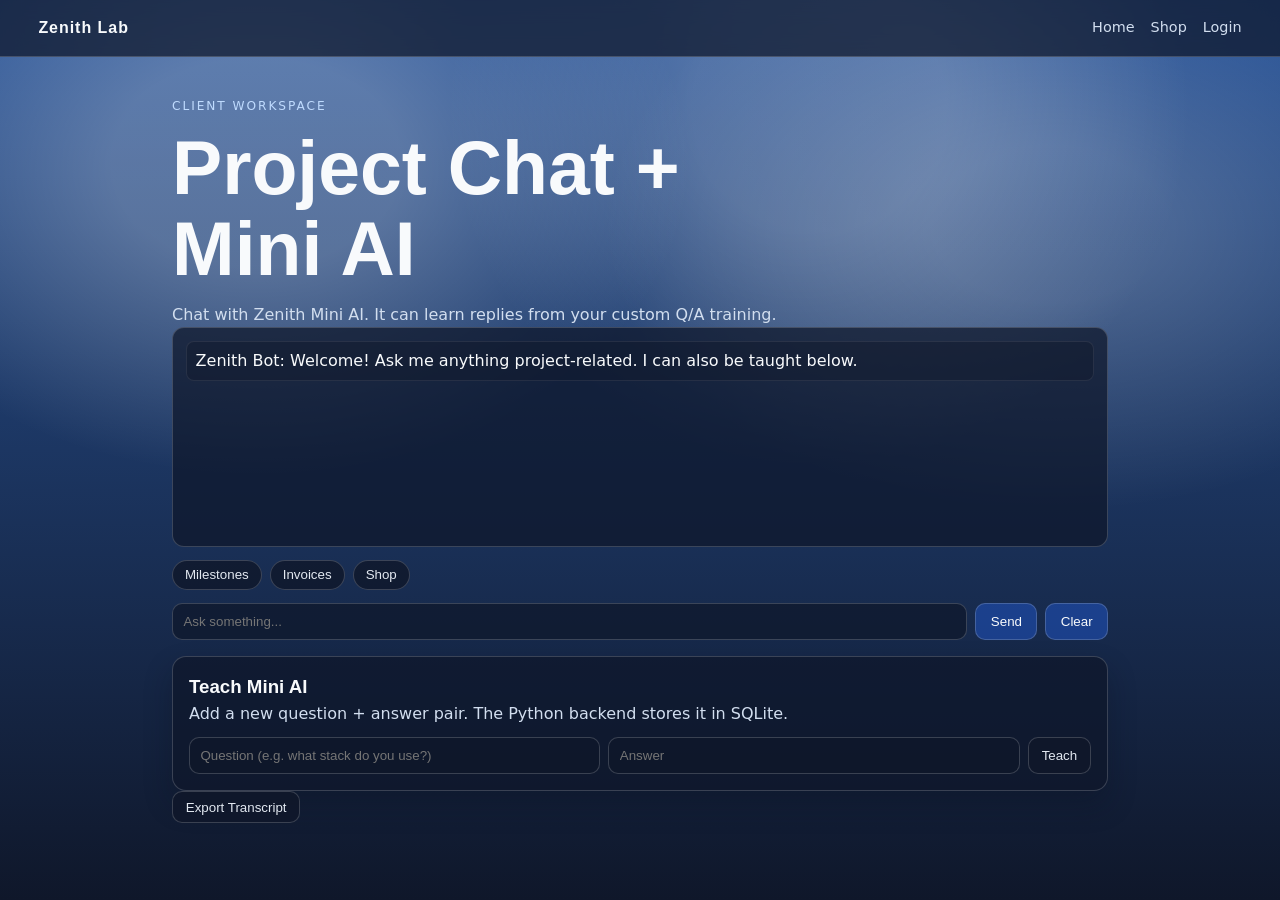
==== chat.html @ a3867779 "Fix CSS issues and add Python-powered mini AI chat backend" ====
<!DOCTYPE html>
<html lang="en">
  <head>
    <meta charset="UTF-8" />
    <meta name="viewport" content="width=device-width, initial-scale=1.0" />
    <title>Zenith Lab | Chat</title>
    <link rel="stylesheet" href="styles.css" />
  </head>
  <body>
    <header class="site-header"><a class="brand" href="index.html">Zenith Lab</a><nav><a href="index.html">Home</a><a href="shop.html">Shop</a><a href="login.html">Login</a></nav></header>
    <main class="page-shell">
      <p class="eyebrow">Client Workspace</p>
      <h1>Project Chat + Mini AI</h1>
      <p class="hero-subtext">Chat with Zenith Mini AI. It can learn replies from your custom Q/A training.</p>
      <section class="chat-log" id="chat-log"></section>
      <div class="quick-prompts" id="quick-prompts">
        <button type="button" data-prompt="Can we review milestones?">Milestones</button>
        <button type="button" data-prompt="Please share latest invoice status.">Invoices</button>
        <button type="button" data-prompt="What is in your shop?">Shop</button>
      </div>
      <div class="chat-controls">
        <input id="chat-input" type="text" placeholder="Ask something..." />
        <button id="send-btn" type="button">Send</button>
        <button id="clear-btn" type="button">Clear</button>
      </div>

      <section class="panel teach-panel">
        <h3>Teach Mini AI</h3>
        <p class="hero-subtext">Add a new question + answer pair. The Python backend stores it in SQLite.</p>
        <div class="teach-grid">
          <input id="teach-question" type="text" placeholder="Question (e.g. what stack do you use?)" />
          <input id="teach-answer" type="text" placeholder="Answer" />
          <button id="teach-btn" class="mini-button" type="button">Teach</button>
        </div>
      </section>

      <button id="export-btn" class="mini-button" type="button">Export Transcript</button>
    </main>
    <script src="chat.js"></script>
  </body>
</html>
---- styles.css ----
:root {
  --bg: #0f172a;
  --sky-top: #29559a;
  --sky-bottom: #0f172a;
  --text: #f8fafc;
  --muted: #d2deef;
  --border: rgba(255, 255, 255, 0.18);
  --card: rgba(15, 23, 42, 0.72);
  --shadow: 0 14px 28px rgba(9, 15, 30, 0.3);
}

* { box-sizing: border-box; }
html, body { margin: 0; min-height: 100%; scroll-behavior: smooth; }

body {
  color: var(--text);
  font-family: Inter, system-ui, sans-serif;
  line-height: 1.5;
  background:
    radial-gradient(ellipse at 20% 18%, rgba(255,255,255,0.25) 0 10%, transparent 30%),
    radial-gradient(ellipse at 64% 12%, rgba(255,255,255,0.2) 0 11%, transparent 32%),
    radial-gradient(ellipse at 82% 25%, rgba(255,255,255,0.18) 0 8%, transparent 30%),
    linear-gradient(180deg, var(--sky-top), var(--sky-bottom));
  background-attachment: fixed;
}

.scroll-progress { position: fixed; top: 0; left: 0; z-index: 999; width: 0; height: 3px; background: linear-gradient(90deg,#fff,#93c5fd); }
.site-header {
  position: sticky; top: 0; z-index: 100; display: flex; justify-content: space-between; align-items: center;
  padding: 1rem clamp(1rem,3vw,3.4rem); backdrop-filter: blur(10px); background: rgba(15,23,42,0.72); border-bottom: 1px solid var(--border);
}
.brand, h1, h2, h3 { font-family: "Space Grotesk", Inter, sans-serif; }
.brand { color: var(--text); text-decoration: none; font-weight: 700; letter-spacing: .06em; }
nav { display: flex; gap: 1rem; flex-wrap: wrap; align-items: center; }
nav a { color: var(--muted); text-decoration: none; font-size: .9rem; }
nav a:hover { color: #fff; }

.session-badge {
  border: 1px solid var(--border);
  border-radius: 999px;
  padding: 0.2rem 0.7rem;
  color: #bfdbfe;
  font-size: 0.75rem;
}

main { padding: 2rem clamp(1rem,3vw,4rem) 4rem; }
.hero { padding: clamp(4rem,12vh,8rem) 0 2rem; max-width: 980px; }
.eyebrow { margin: 0; font-size: .76rem; letter-spacing: .16em; text-transform: uppercase; color: #bfdbfe; }
h1 { margin: .8rem 0; font-size: clamp(2.2rem,6vw,4.7rem); line-height: 1.08; max-width: 16ch; }
.hero-subtext { margin: 0; max-width: 62ch; color: var(--muted); }
.hero-cta { margin-top: 1.2rem; display: flex; gap: .7rem; flex-wrap: wrap; }
.button {
  display: inline-block; border: 1px solid var(--border); border-radius: 999px; text-decoration: none; color: #fff;
  padding: .5rem 1rem; background: rgba(37,99,235,.32); box-shadow: var(--shadow);
}
.button.subtle { background: rgba(15,23,42,.58); }

.stats-grid {
  margin-top: 1.3rem;
  display: grid;
  gap: 0.8rem;
  grid-template-columns: repeat(auto-fit, minmax(160px, 1fr));
}
.stats-grid article {
  border: 1px solid var(--border);
  border-radius: 12px;
  padding: 0.8rem;
  background: rgba(15, 23, 42, 0.5);
}
.stats-grid strong { display: block; font-size: 1.35rem; }
.stats-grid span { color: var(--muted); font-size: 0.9rem; }

.section { margin-top: clamp(2.8rem,7vh,5rem); }
.section-heading { margin-bottom: 1rem; }
.section-heading h2 { margin: .35rem 0 0; font-size: clamp(1.7rem,3.5vw,2.5rem); }
.case-grid,.stack-grid,.beyond-grid,.utility-grid,.timeline { display: grid; gap: 1rem; }
.case-grid { grid-template-columns: repeat(auto-fit,minmax(230px,1fr)); }
.stack-grid,.beyond-grid,.utility-grid { grid-template-columns: repeat(auto-fit,minmax(220px,1fr)); }
.timeline { grid-template-columns: repeat(auto-fit,minmax(200px,1fr)); }
.case-card,.panel,.stack-grid article {
  border: 1px solid var(--border); border-radius: 14px; background: var(--card); box-shadow: var(--shadow);
}
.case-thumb { min-height: 130px; border-bottom: 1px solid var(--border); background: linear-gradient(125deg,rgba(147,197,253,.35),rgba(15,23,42,.45)); }
.case-body,.panel,.stack-grid article { padding: 1rem; }
.case-body h3,.panel h3,.stack-grid h3 { margin: 0; }
.case-body p,.panel p,.stack-grid li,.panel li { color: var(--muted); }
ul { margin: .6rem 0 0; padding-left: 1.1rem; }
.mini-clips { margin-top: .8rem; display: flex; gap: .55rem; flex-wrap: wrap; }
.mini-clips span { border: 1px solid var(--border); border-radius: 999px; padding: .3rem .6rem; font-size: .78rem; }

.footer {
  margin-top: 3rem; padding: 1.3rem clamp(1rem,3vw,4rem) 2rem; border-top: 1px solid var(--border);
  display: flex; justify-content: space-between; flex-wrap: wrap; gap: .7rem;
}
.footer p { margin: 0; color: var(--muted); }
.footer-links { display: flex; gap: .9rem; }
.footer a { color: var(--text); text-decoration: none; }
.footer a:hover { text-decoration: underline; }

.page-shell { max-width: 1000px; margin: 2.5rem auto; padding: 0 clamp(1rem,3vw,2rem); }
.page-shell.narrow { max-width: 680px; }
.table-shell { width: 100%; border-collapse: collapse; margin-top: 1rem; border: 1px solid var(--border); background: var(--card); }
.table-shell th,.table-shell td { border-bottom: 1px solid var(--border); padding: .75rem; text-align: left; }
.chat-log { min-height: 220px; border: 1px solid var(--border); border-radius: 12px; padding: .8rem; background: var(--card); }
.chat-controls { margin-top: .8rem; display: flex; gap: .5rem; }
.chat-controls input, .shop-controls input, .shop-controls select {
  flex: 1;
  padding: .65rem;
  border-radius: 10px;
  border: 1px solid var(--border);
  background: rgba(15,23,42,.7);
  color: var(--text);
}
.chat-controls button {
  padding: .65rem .9rem;
  border-radius: 10px;
  border: 1px solid var(--border);
  background: rgba(37,99,235,.4);
  color: var(--text);
  cursor: pointer;
}

.shop-controls {
  margin-top: 1rem;
  display: grid;
  grid-template-columns: 1fr 180px;
  gap: .6rem;
}

.quick-prompts {
  margin-top: .8rem;
  display: flex;
  flex-wrap: wrap;
  gap: .5rem;
}

.mini-button {
  border: 1px solid var(--border);
  border-radius: 10px;
  background: rgba(15,23,42,.8);
  color: #e2e8f0;
  padding: .45rem .8rem;
  cursor: pointer;
}

.form-grid { display: grid; gap: .75rem; margin-top: 1rem; }
.form-grid label { color: var(--muted); font-size: .9rem; }
.inline-check {
  display: flex;
  align-items: center;
  gap: 0.45rem;
}
.form-grid input {
  width: 100%;
  padding: .7rem;
  border-radius: 10px;
  border: 1px solid var(--border);
  background: rgba(15,23,42,.7);
  color: var(--text);
  margin-top: .35rem;
}
.status-line {
  margin-top: .8rem;
  border: 1px solid var(--border);
  border-radius: 10px;
  padding: .7rem;
  color: var(--muted);
  background: rgba(15,23,42,.6);
}

.cart-panel { margin-top: 1rem; }
.session-panel { margin-top: 1rem; }

@media (max-width: 700px) {
  nav { display:none; }
  .shop-controls { grid-template-columns: 1fr; }
}


/* layout fixes */
.table-shell button { white-space: nowrap; }
.chat-controls { align-items: stretch; }
.quick-prompts button {
  border: 1px solid var(--border);
  background: rgba(15,23,42,.8);
  color: #e2e8f0;
  border-radius: 999px;
  padding: .4rem .75rem;
  cursor: pointer;
}
.teach-panel { margin-top: 1rem; }
.teach-grid {
  margin-top: .7rem;
  display: grid;
  grid-template-columns: 1fr 1fr auto;
  gap: .5rem;
}
.teach-grid input {
  padding: .65rem;
  border-radius: 10px;
  border: 1px solid var(--border);
  background: rgba(15,23,42,.7);
  color: var(--text);
}
#chat-log p {
  margin: 0 0 .55rem;
  padding: .45rem .55rem;
  border: 1px solid rgba(255,255,255,.08);
  border-radius: 8px;
  background: rgba(15,23,42,.4);
}
@media (max-width: 900px) {
  .teach-grid { grid-template-columns: 1fr; }
  .chat-controls { flex-wrap: wrap; }
}
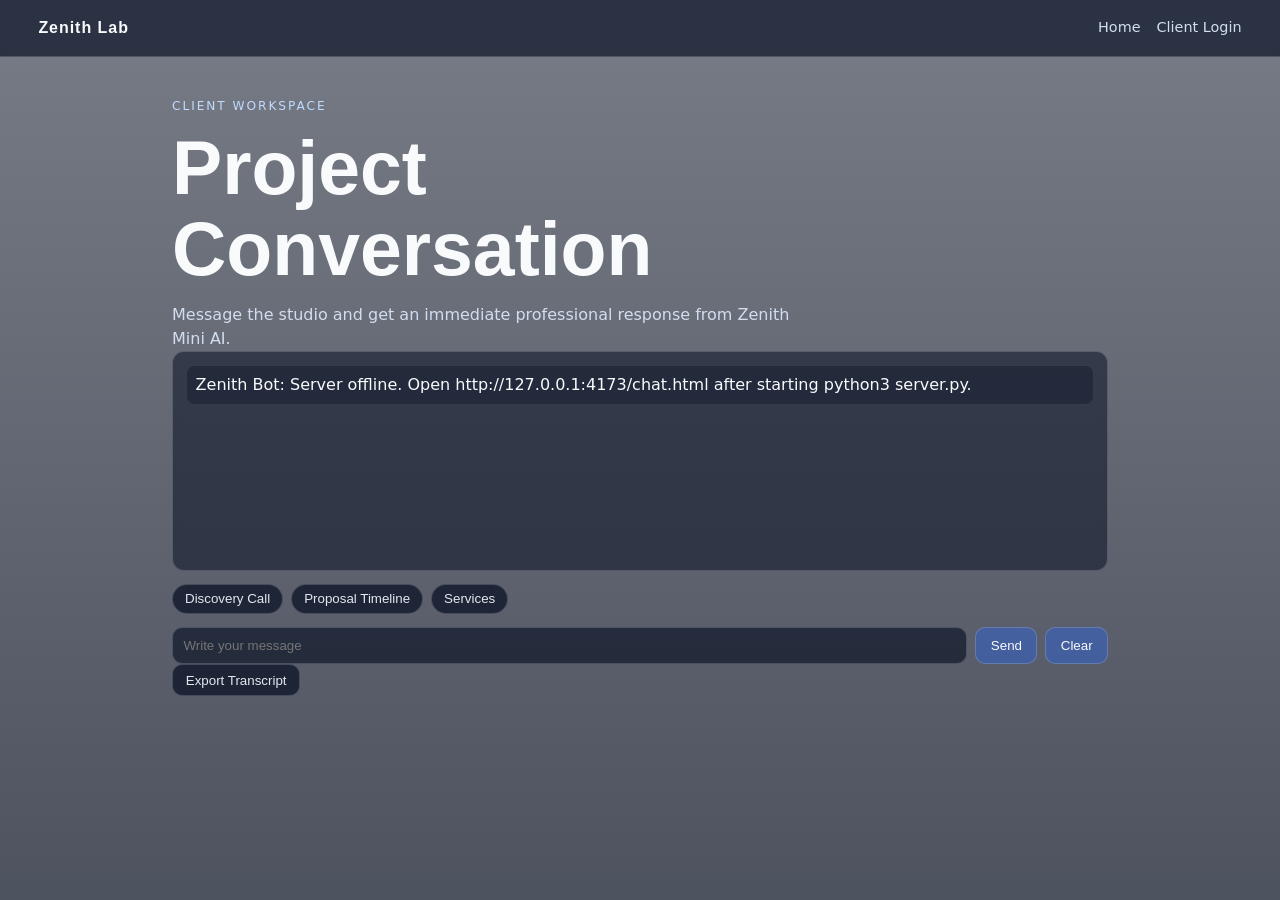
==== commit 1429fbc6: "Polish studio layout and add authenticated owner edit mode" ====
--- a/chat.html
+++ b/chat.html
@@ -3,37 +3,26 @@
   <head>
     <meta charset="UTF-8" />
     <meta name="viewport" content="width=device-width, initial-scale=1.0" />
-    <title>Zenith Lab | Chat</title>
+    <title>Zenith Lab | Client Workspace</title>
     <link rel="stylesheet" href="styles.css" />
   </head>
   <body>
-    <header class="site-header"><a class="brand" href="index.html">Zenith Lab</a><nav><a href="index.html">Home</a><a href="shop.html">Shop</a><a href="login.html">Login</a></nav></header>
+    <header class="site-header"><a class="brand" href="index.html">Zenith Lab</a><nav><a href="index.html">Home</a><a href="login.html">Client Login</a></nav></header>
     <main class="page-shell">
       <p class="eyebrow">Client Workspace</p>
-      <h1>Project Chat + Mini AI</h1>
-      <p class="hero-subtext">Chat with Zenith Mini AI. It can learn replies from your custom Q/A training.</p>
+      <h1>Project Conversation</h1>
+      <p class="hero-subtext">Message the studio and get an immediate professional response from Zenith Mini AI.</p>
       <section class="chat-log" id="chat-log"></section>
       <div class="quick-prompts" id="quick-prompts">
-        <button type="button" data-prompt="Can we review milestones?">Milestones</button>
-        <button type="button" data-prompt="Please share latest invoice status.">Invoices</button>
-        <button type="button" data-prompt="What is in your shop?">Shop</button>
+        <button type="button" data-prompt="Can we schedule a discovery call?">Discovery Call</button>
+        <button type="button" data-prompt="Can you share your proposal timeline?">Proposal Timeline</button>
+        <button type="button" data-prompt="What services do you offer?">Services</button>
       </div>
       <div class="chat-controls">
-        <input id="chat-input" type="text" placeholder="Ask something..." />
+        <input id="chat-input" type="text" placeholder="Write your message" />
         <button id="send-btn" type="button">Send</button>
         <button id="clear-btn" type="button">Clear</button>
       </div>
-
-      <section class="panel teach-panel">
-        <h3>Teach Mini AI</h3>
-        <p class="hero-subtext">Add a new question + answer pair. The Python backend stores it in SQLite.</p>
-        <div class="teach-grid">
-          <input id="teach-question" type="text" placeholder="Question (e.g. what stack do you use?)" />
-          <input id="teach-answer" type="text" placeholder="Answer" />
-          <button id="teach-btn" class="mini-button" type="button">Teach</button>
-        </div>
-      </section>
-
       <button id="export-btn" class="mini-button" type="button">Export Transcript</button>
     </main>
     <script src="chat.js"></script>
--- a/styles.css
+++ b/styles.css
@@ -1,7 +1,7 @@
-:root {
+ :root {
   --bg: #0f172a;
-  --sky-top: #29559a;
-  --sky-bottom: #0f172a;
+  --sky-top: #6fa5df;
+  --sky-bottom: #102544;
   --text: #f8fafc;
   --muted: #d2deef;
   --border: rgba(255, 255, 255, 0.18);
@@ -17,11 +17,8 @@
   font-family: Inter, system-ui, sans-serif;
   line-height: 1.5;
   background:
-    radial-gradient(ellipse at 20% 18%, rgba(255,255,255,0.25) 0 10%, transparent 30%),
-    radial-gradient(ellipse at 64% 12%, rgba(255,255,255,0.2) 0 11%, transparent 32%),
-    radial-gradient(ellipse at 82% 25%, rgba(255,255,255,0.18) 0 8%, transparent 30%),
-    linear-gradient(180deg, var(--sky-top), var(--sky-bottom));
-  background-attachment: fixed;
+    linear-gradient(rgba(9, 16, 34, 0.55), rgba(9, 16, 34, 0.72)),
+    url('https://images.unsplash.com/photo-1534088568595-a066f410bcda?auto=format&fit=crop&w=2000&q=80') center/cover fixed no-repeat;
 }
 
 .scroll-progress { position: fixed; top: 0; left: 0; z-index: 999; width: 0; height: 3px; background: linear-gradient(90deg,#fff,#93c5fd); }
@@ -213,3 +210,42 @@
   .teach-grid { grid-template-columns: 1fr; }
   .chat-controls { flex-wrap: wrap; }
 }
+
+
+.announcement {
+  margin: 0 auto 1rem;
+  max-width: 1100px;
+  border: 1px solid var(--border);
+  border-radius: 12px;
+  padding: .75rem 1rem;
+  background: rgba(147, 197, 253, 0.18);
+  color: #e8f4ff;
+  box-shadow: var(--shadow);
+}
+
+.case-card,.panel,.stack-grid article,.table-shell,.chat-log,.status-line {
+  background: rgba(15, 23, 42, 0.58);
+  backdrop-filter: blur(6px);
+}
+
+.owner-list {
+  margin-top: .8rem;
+  padding-left: 0;
+  list-style: none;
+  display: grid;
+  gap: .5rem;
+}
+.owner-list li {
+  border: 1px solid var(--border);
+  border-radius: 10px;
+  padding: .6rem;
+  background: rgba(15,23,42,.45);
+}
+
+.owner-shell { max-width: 920px; }
+.owner-console { display: grid; gap: 1rem; margin-top: 1rem; }
+
+@media (max-width: 700px) {
+  .site-header { gap: .5rem; }
+  .site-header .mini-button { display: none; }
+}
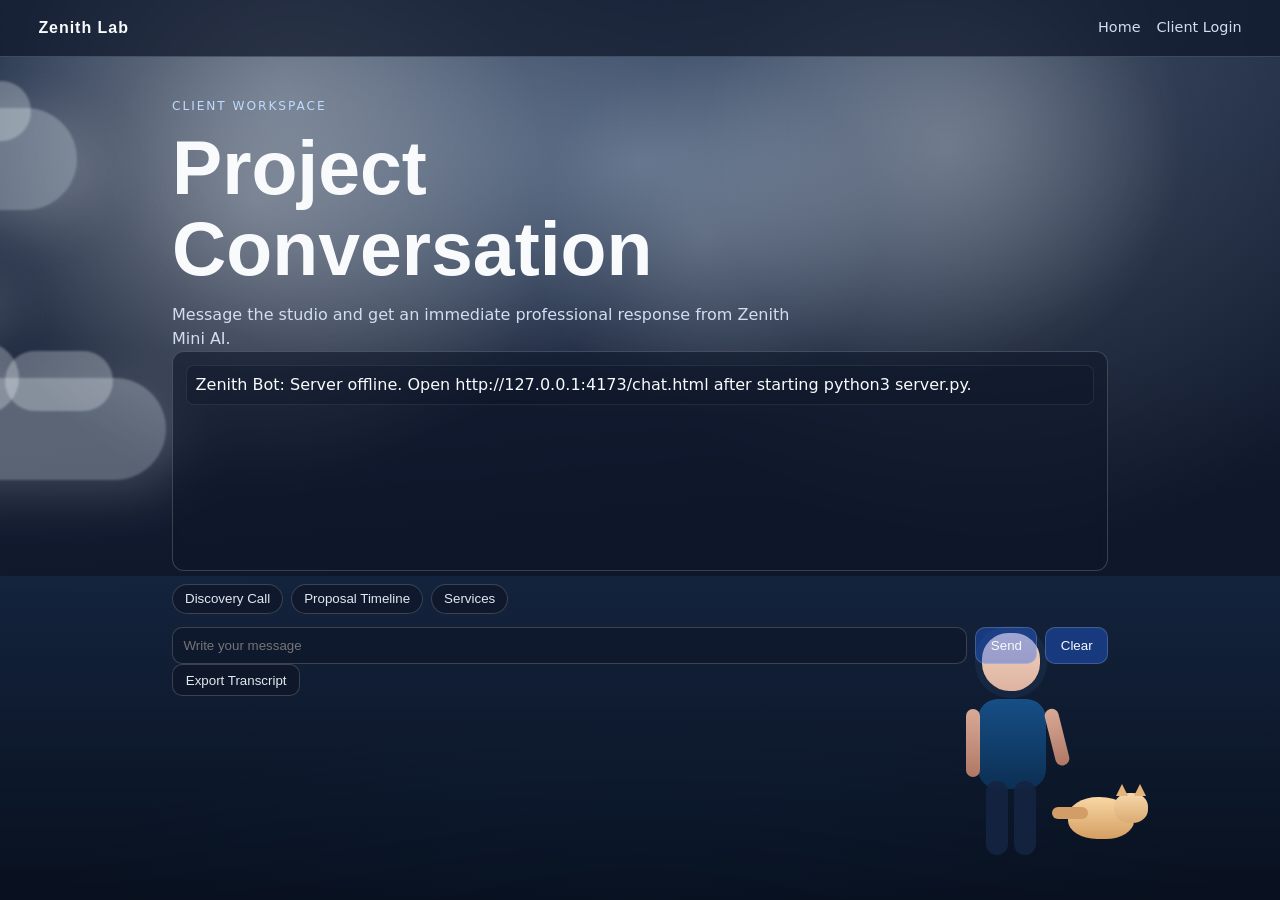
==== commit a767ac1f: "Add animated anime-and-cat sky background scene" ====
--- a/chat.html
+++ b/chat.html
@@ -7,6 +7,18 @@
     <link rel="stylesheet" href="styles.css" />
   </head>
   <body>
+    <div class="animated-sky-scene" aria-hidden="true">
+      <div class="cloud cloud--1"></div>
+      <div class="cloud cloud--2"></div>
+      <div class="cloud cloud--3"></div>
+      <div class="scene-ground"></div>
+      <div class="anime-model">
+        <span class="head"></span><span class="torso"></span><span class="arm left"></span><span class="arm right"></span><span class="leg left"></span><span class="leg right"></span>
+      </div>
+      <div class="cat-character">
+        <span class="cat-body"></span><span class="cat-head"></span><span class="cat-tail"></span>
+      </div>
+    </div>
     <header class="site-header"><a class="brand" href="index.html">Zenith Lab</a><nav><a href="index.html">Home</a><a href="login.html">Client Login</a></nav></header>
     <main class="page-shell">
       <p class="eyebrow">Client Workspace</p>
--- a/styles.css
+++ b/styles.css
@@ -13,12 +13,215 @@
 html, body { margin: 0; min-height: 100%; scroll-behavior: smooth; }
 
 body {
+  position: relative;
+  isolation: isolate;
   color: var(--text);
   font-family: Inter, system-ui, sans-serif;
   line-height: 1.5;
   background:
-    linear-gradient(rgba(9, 16, 34, 0.55), rgba(9, 16, 34, 0.72)),
-    url('https://images.unsplash.com/photo-1534088568595-a066f410bcda?auto=format&fit=crop&w=2000&q=80') center/cover fixed no-repeat;
+    radial-gradient(circle at 22% 10%, rgba(255, 255, 255, 0.24), transparent 30%),
+    radial-gradient(circle at 78% 14%, rgba(255, 255, 255, 0.14), transparent 34%),
+    linear-gradient(175deg, rgba(116, 167, 228, 0.2), rgba(15, 23, 42, 0.88) 60%),
+    var(--bg);
+}
+
+.animated-sky-scene {
+  position: fixed;
+  inset: 0;
+  z-index: -1;
+  pointer-events: none;
+  overflow: hidden;
+  background:
+    radial-gradient(58% 40% at 50% 18%, rgba(198, 225, 255, 0.35), transparent 72%),
+    radial-gradient(50% 22% at 50% 100%, rgba(16, 37, 68, 0.92), transparent 90%);
+}
+
+.animated-sky-scene::before {
+  content: "";
+  position: absolute;
+  inset: 0;
+  background:
+    radial-gradient(circle at 20% 22%, rgba(255, 255, 255, 0.26), transparent 24%),
+    radial-gradient(circle at 74% 16%, rgba(255, 255, 255, 0.2), transparent 20%),
+    radial-gradient(circle at 55% 26%, rgba(255, 255, 255, 0.14), transparent 18%);
+}
+
+.cloud {
+  position: absolute;
+  width: clamp(220px, 24vw, 430px);
+  height: clamp(74px, 8vw, 120px);
+  border-radius: 999px;
+  background: rgba(240, 247, 255, 0.32);
+  filter: blur(1px);
+  box-shadow: 20px 10px 56px rgba(255, 255, 255, 0.2);
+  animation: cloudDrift linear infinite;
+}
+
+.cloud::before,
+.cloud::after {
+  content: "";
+  position: absolute;
+  background: rgba(244, 249, 255, 0.28);
+  border-radius: 999px;
+}
+
+.cloud::before { width: 46%; height: 70%; left: 13%; top: -35%; }
+.cloud::after { width: 30%; height: 58%; right: 15%; top: -26%; }
+
+.cloud--1 { top: 12%; left: -18%; animation-duration: 70s; }
+.cloud--2 { top: 28%; left: -22%; width: clamp(180px, 21vw, 360px); animation-duration: 90s; animation-delay: -25s; }
+.cloud--3 { top: 42%; left: -15%; width: clamp(240px, 28vw, 500px); animation-duration: 110s; animation-delay: -45s; }
+
+.scene-ground {
+  position: absolute;
+  inset: auto 0 0;
+  height: min(36vh, 340px);
+  background: linear-gradient(180deg, rgba(43, 94, 148, 0.18), rgba(8, 16, 30, 0.9));
+}
+
+.anime-model,
+.cat-character {
+  position: absolute;
+  bottom: clamp(26px, 5vh, 54px);
+}
+
+.anime-model {
+  right: clamp(12%, 17vw, 26%);
+  width: 102px;
+  height: 230px;
+  animation: idleFloat 4.3s ease-in-out infinite;
+}
+
+.anime-model .head {
+  position: absolute;
+  width: 58px;
+  height: 58px;
+  top: 8px;
+  left: 22px;
+  border-radius: 45% 45% 48% 48%;
+  background: linear-gradient(180deg, #f3d4c3, #ddb39f);
+  box-shadow: 0 0 0 7px rgba(34, 55, 87, 0.38);
+}
+
+.anime-model .torso {
+  position: absolute;
+  width: 68px;
+  height: 90px;
+  top: 74px;
+  left: 18px;
+  border-radius: 20px;
+  background: linear-gradient(180deg, rgba(24, 89, 150, 0.84), rgba(13, 50, 89, 0.9));
+}
+
+.anime-model .leg {
+  position: absolute;
+  width: 22px;
+  height: 74px;
+  bottom: 0;
+  border-radius: 14px;
+  background: rgba(20, 36, 66, 0.9);
+}
+
+.anime-model .leg.left { left: 26px; }
+.anime-model .leg.right { right: 26px; }
+
+.anime-model .arm {
+  position: absolute;
+  width: 14px;
+  height: 68px;
+  top: 84px;
+  left: 6px;
+  transform-origin: top center;
+  border-radius: 14px;
+  background: linear-gradient(180deg, rgba(228, 178, 156, 0.95), rgba(185, 125, 104, 0.95));
+  animation: petting 2.6s ease-in-out infinite;
+}
+
+.anime-model .arm.right {
+  left: auto;
+  right: 5px;
+  height: 58px;
+  animation: none;
+  transform: rotate(-14deg);
+}
+
+.cat-character {
+  right: clamp(7%, 10vw, 16%);
+  width: 96px;
+  height: 78px;
+  animation: catHop 2.6s ease-in-out infinite;
+}
+
+.cat-character .cat-body {
+  position: absolute;
+  width: 66px;
+  height: 42px;
+  left: 12px;
+  bottom: 16px;
+  border-radius: 46% 52% 43% 44%;
+  background: linear-gradient(180deg, #f8d7a4, #d49e62);
+}
+
+.cat-character .cat-head {
+  position: absolute;
+  width: 34px;
+  height: 30px;
+  left: 58px;
+  bottom: 32px;
+  border-radius: 45%;
+  background: linear-gradient(180deg, #f7d8ab, #dbab72);
+}
+
+.cat-character .cat-head::before,
+.cat-character .cat-head::after {
+  content: "";
+  position: absolute;
+  top: -9px;
+  width: 12px;
+  height: 12px;
+  background: #e4b47b;
+  clip-path: polygon(50% 0, 100% 100%, 0 100%);
+}
+
+.cat-character .cat-head::before { left: 2px; }
+.cat-character .cat-head::after { right: 2px; }
+
+.cat-character .cat-tail {
+  position: absolute;
+  width: 36px;
+  height: 12px;
+  left: -4px;
+  bottom: 36px;
+  border-radius: 999px;
+  background: #d29d67;
+  transform-origin: right center;
+  animation: tailWag 0.95s ease-in-out infinite;
+}
+
+@keyframes cloudDrift {
+  from { transform: translateX(0); }
+  to { transform: translateX(138vw); }
+}
+
+@keyframes idleFloat {
+  0%, 100% { transform: translateY(0); }
+  50% { transform: translateY(-6px); }
+}
+
+@keyframes petting {
+  0%, 100% { transform: rotate(24deg); }
+  50% { transform: rotate(58deg) translateX(5px); }
+}
+
+@keyframes catHop {
+  0%, 100% { transform: translateY(0); }
+  46% { transform: translateY(-7px); }
+  62% { transform: translateY(0); }
+}
+
+@keyframes tailWag {
+  0%, 100% { transform: rotate(12deg); }
+  50% { transform: rotate(-18deg); }
 }
 
 .scroll-progress { position: fixed; top: 0; left: 0; z-index: 999; width: 0; height: 3px; background: linear-gradient(90deg,#fff,#93c5fd); }
@@ -171,6 +374,16 @@
 @media (max-width: 700px) {
   nav { display:none; }
   .shop-controls { grid-template-columns: 1fr; }
+  .anime-model {
+    right: 16%;
+    transform: scale(0.86);
+    transform-origin: bottom right;
+  }
+  .cat-character {
+    right: 4%;
+    transform: scale(0.82);
+    transform-origin: bottom right;
+  }
 }
 
 
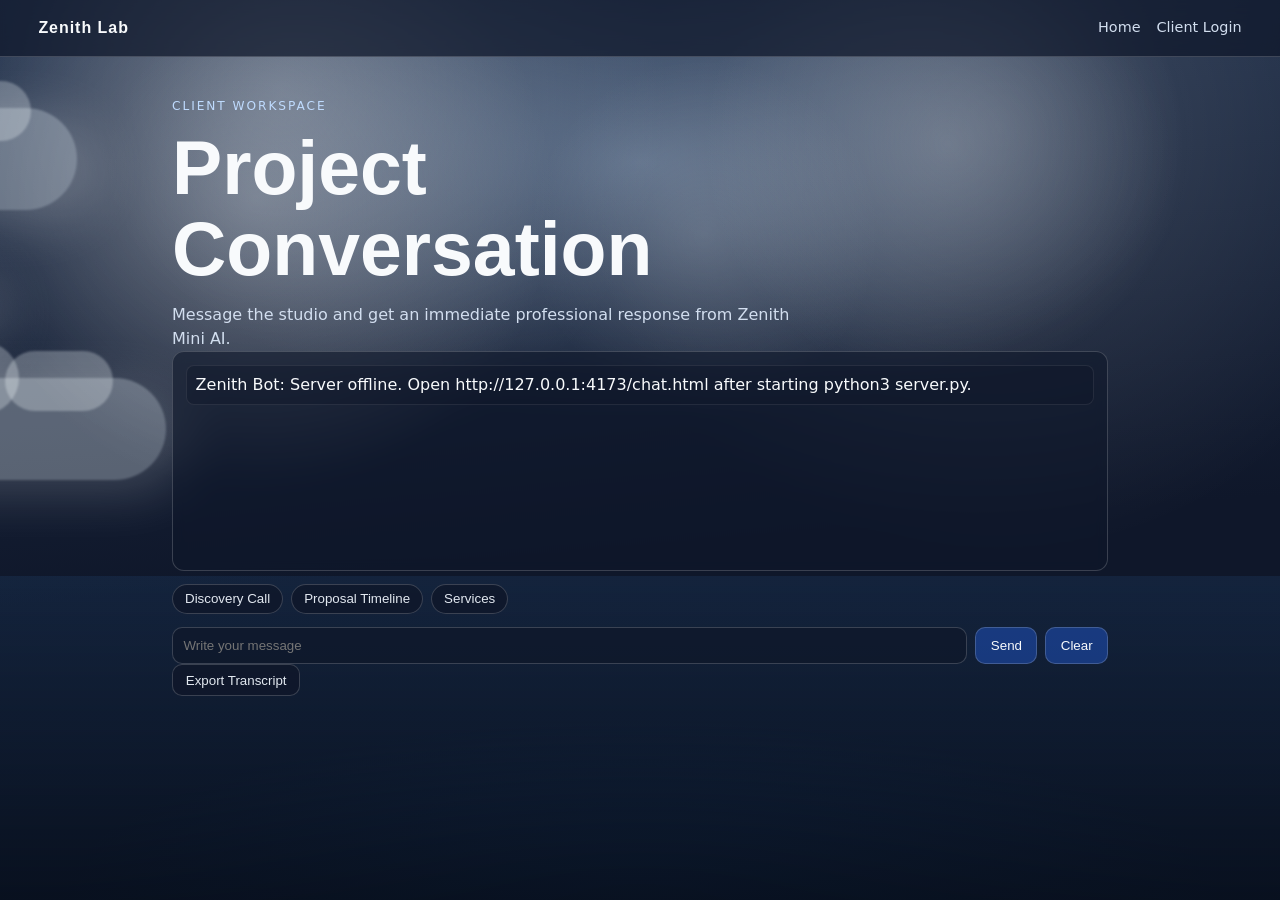
==== commit daa23e72: "Simplify animated sky and add subtle Tenor loop accent" ====
--- a/chat.html
+++ b/chat.html
@@ -12,12 +12,6 @@
       <div class="cloud cloud--2"></div>
       <div class="cloud cloud--3"></div>
       <div class="scene-ground"></div>
-      <div class="anime-model">
-        <span class="head"></span><span class="torso"></span><span class="arm left"></span><span class="arm right"></span><span class="leg left"></span><span class="leg right"></span>
-      </div>
-      <div class="cat-character">
-        <span class="cat-body"></span><span class="cat-head"></span><span class="cat-tail"></span>
-      </div>
     </div>
     <header class="site-header"><a class="brand" href="index.html">Zenith Lab</a><nav><a href="index.html">Home</a><a href="login.html">Client Login</a></nav></header>
     <main class="page-shell">
--- a/styles.css
+++ b/styles.css
@@ -79,150 +79,31 @@
   background: linear-gradient(180deg, rgba(43, 94, 148, 0.18), rgba(8, 16, 30, 0.9));
 }
 
-.anime-model,
-.cat-character {
-  position: absolute;
-  bottom: clamp(26px, 5vh, 54px);
-}
-
-.anime-model {
-  right: clamp(12%, 17vw, 26%);
-  width: 102px;
-  height: 230px;
-  animation: idleFloat 4.3s ease-in-out infinite;
-}
-
-.anime-model .head {
-  position: absolute;
-  width: 58px;
-  height: 58px;
-  top: 8px;
-  left: 22px;
-  border-radius: 45% 45% 48% 48%;
-  background: linear-gradient(180deg, #f3d4c3, #ddb39f);
-  box-shadow: 0 0 0 7px rgba(34, 55, 87, 0.38);
-}
-
-.anime-model .torso {
-  position: absolute;
-  width: 68px;
-  height: 90px;
-  top: 74px;
-  left: 18px;
-  border-radius: 20px;
-  background: linear-gradient(180deg, rgba(24, 89, 150, 0.84), rgba(13, 50, 89, 0.9));
-}
-
-.anime-model .leg {
-  position: absolute;
-  width: 22px;
-  height: 74px;
-  bottom: 0;
-  border-radius: 14px;
-  background: rgba(20, 36, 66, 0.9);
-}
-
-.anime-model .leg.left { left: 26px; }
-.anime-model .leg.right { right: 26px; }
-
-.anime-model .arm {
-  position: absolute;
-  width: 14px;
-  height: 68px;
-  top: 84px;
-  left: 6px;
-  transform-origin: top center;
-  border-radius: 14px;
-  background: linear-gradient(180deg, rgba(228, 178, 156, 0.95), rgba(185, 125, 104, 0.95));
-  animation: petting 2.6s ease-in-out infinite;
-}
-
-.anime-model .arm.right {
-  left: auto;
-  right: 5px;
-  height: 58px;
-  animation: none;
-  transform: rotate(-14deg);
-}
-
-.cat-character {
-  right: clamp(7%, 10vw, 16%);
-  width: 96px;
-  height: 78px;
-  animation: catHop 2.6s ease-in-out infinite;
-}
-
-.cat-character .cat-body {
-  position: absolute;
-  width: 66px;
-  height: 42px;
-  left: 12px;
-  bottom: 16px;
-  border-radius: 46% 52% 43% 44%;
-  background: linear-gradient(180deg, #f8d7a4, #d49e62);
-}
-
-.cat-character .cat-head {
-  position: absolute;
-  width: 34px;
-  height: 30px;
-  left: 58px;
-  bottom: 32px;
-  border-radius: 45%;
-  background: linear-gradient(180deg, #f7d8ab, #dbab72);
-}
-
-.cat-character .cat-head::before,
-.cat-character .cat-head::after {
-  content: "";
-  position: absolute;
-  top: -9px;
-  width: 12px;
-  height: 12px;
-  background: #e4b47b;
-  clip-path: polygon(50% 0, 100% 100%, 0 100%);
-}
-
-.cat-character .cat-head::before { left: 2px; }
-.cat-character .cat-head::after { right: 2px; }
-
-.cat-character .cat-tail {
-  position: absolute;
-  width: 36px;
-  height: 12px;
-  left: -4px;
-  bottom: 36px;
-  border-radius: 999px;
-  background: #d29d67;
-  transform-origin: right center;
-  animation: tailWag 0.95s ease-in-out infinite;
-}
 
 @keyframes cloudDrift {
   from { transform: translateX(0); }
   to { transform: translateX(138vw); }
 }
 
-@keyframes idleFloat {
-  0%, 100% { transform: translateY(0); }
-  50% { transform: translateY(-6px); }
-}
-
-@keyframes petting {
-  0%, 100% { transform: rotate(24deg); }
-  50% { transform: rotate(58deg) translateX(5px); }
-}
-
-@keyframes catHop {
-  0%, 100% { transform: translateY(0); }
-  46% { transform: translateY(-7px); }
-  62% { transform: translateY(0); }
-}
-
-@keyframes tailWag {
-  0%, 100% { transform: rotate(12deg); }
-  50% { transform: rotate(-18deg); }
-}
+.motion-accent img {
+  width: 100%;
+  max-height: 180px;
+  object-fit: cover;
+  border-radius: 10px;
+  border: 1px solid var(--border);
+  margin-top: .4rem;
+  opacity: .78;
+}
+
+.mini-link {
+  display: inline-block;
+  margin-top: .55rem;
+  font-size: .8rem;
+  color: #cbe2ff;
+  text-decoration: none;
+}
+
+.mini-link:hover { text-decoration: underline; }
 
 .scroll-progress { position: fixed; top: 0; left: 0; z-index: 999; width: 0; height: 3px; background: linear-gradient(90deg,#fff,#93c5fd); }
 .site-header {
@@ -374,16 +255,6 @@
 @media (max-width: 700px) {
   nav { display:none; }
   .shop-controls { grid-template-columns: 1fr; }
-  .anime-model {
-    right: 16%;
-    transform: scale(0.86);
-    transform-origin: bottom right;
-  }
-  .cat-character {
-    right: 4%;
-    transform: scale(0.82);
-    transform-origin: bottom right;
-  }
 }
 
 
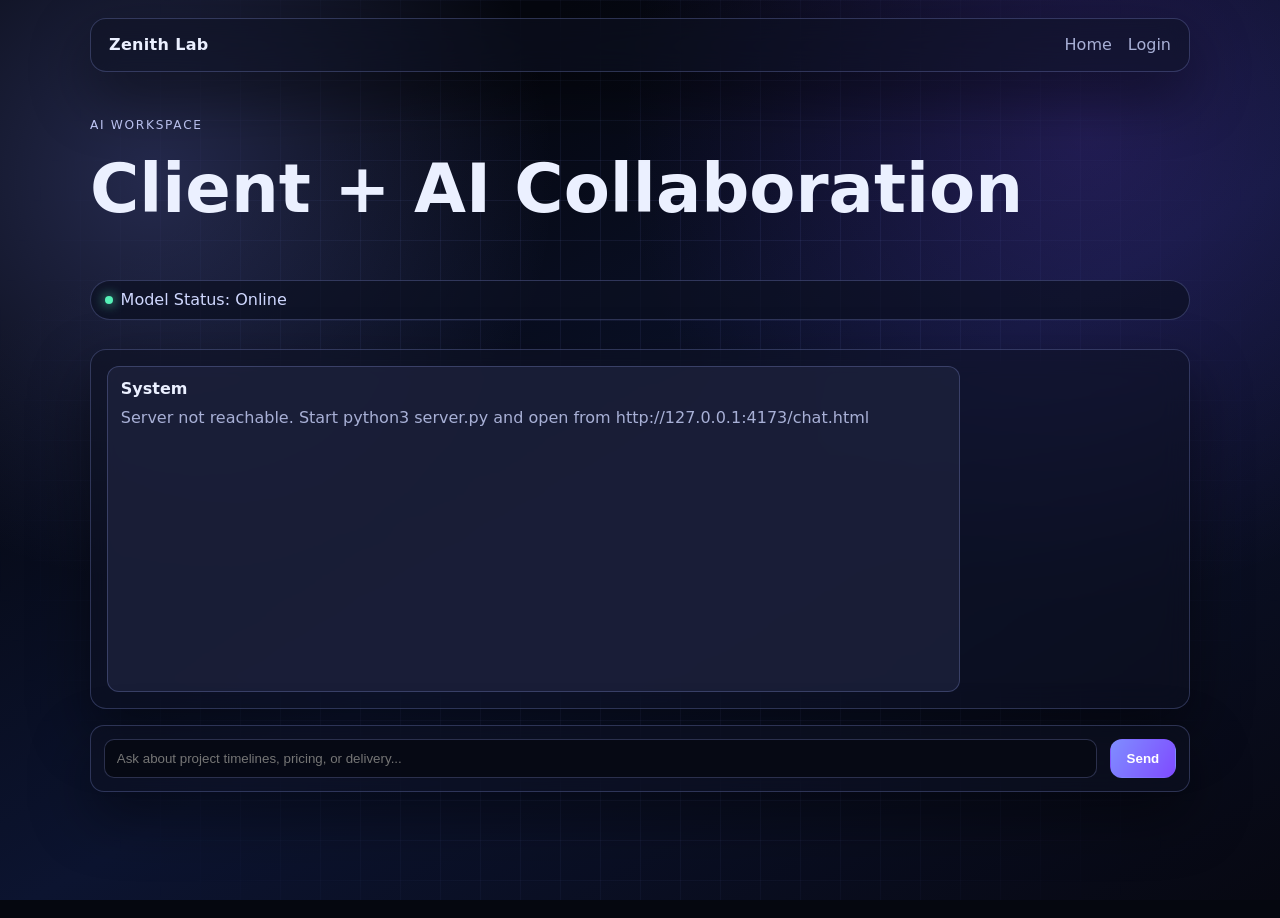
==== commit 88d5a515: "Redesign as premium SaaS with role-based auth and owner AI dashboard" ====
--- a/chat.html
+++ b/chat.html
@@ -3,34 +3,28 @@
   <head>
     <meta charset="UTF-8" />
     <meta name="viewport" content="width=device-width, initial-scale=1.0" />
-    <title>Zenith Lab | Client Workspace</title>
+    <title>Zenith Lab | AI Workspace</title>
     <link rel="stylesheet" href="styles.css" />
   </head>
   <body>
-    <div class="animated-sky-scene" aria-hidden="true">
-      <div class="cloud cloud--1"></div>
-      <div class="cloud cloud--2"></div>
-      <div class="cloud cloud--3"></div>
-      <div class="scene-ground"></div>
-    </div>
-    <header class="site-header"><a class="brand" href="index.html">Zenith Lab</a><nav><a href="index.html">Home</a><a href="login.html">Client Login</a></nav></header>
-    <main class="page-shell">
-      <p class="eyebrow">Client Workspace</p>
-      <h1>Project Conversation</h1>
-      <p class="hero-subtext">Message the studio and get an immediate professional response from Zenith Mini AI.</p>
-      <section class="chat-log" id="chat-log"></section>
-      <div class="quick-prompts" id="quick-prompts">
-        <button type="button" data-prompt="Can we schedule a discovery call?">Discovery Call</button>
-        <button type="button" data-prompt="Can you share your proposal timeline?">Proposal Timeline</button>
-        <button type="button" data-prompt="What services do you offer?">Services</button>
+    <div class="bg-gradient" aria-hidden="true"></div>
+    <div class="bg-grid" aria-hidden="true"></div>
+
+    <header class="site-header glass">
+      <a class="brand" href="index.html">Zenith Lab</a>
+      <nav class="main-nav"><a href="index.html">Home</a><a href="login.html">Login</a></nav>
+    </header>
+
+    <main class="page-shell reveal is-visible">
+      <div class="section-heading"><p class="eyebrow">AI Workspace</p><h1>Client + AI Collaboration</h1></div>
+      <div class="model-status"><span class="dot"></span><span id="model-status-text">Model Status: Online</span></div>
+      <section class="chat-log glass" id="chat-log"></section>
+      <div class="chat-controls glass">
+        <input id="chat-input" type="text" placeholder="Ask about project timelines, pricing, or delivery..." />
+        <button id="send-btn" class="button" type="button">Send</button>
       </div>
-      <div class="chat-controls">
-        <input id="chat-input" type="text" placeholder="Write your message" />
-        <button id="send-btn" type="button">Send</button>
-        <button id="clear-btn" type="button">Clear</button>
-      </div>
-      <button id="export-btn" class="mini-button" type="button">Export Transcript</button>
     </main>
+
     <script src="chat.js"></script>
   </body>
 </html>
--- a/styles.css
+++ b/styles.css
@@ -1,335 +1,214 @@
- :root {
-  --bg: #0f172a;
-  --sky-top: #6fa5df;
-  --sky-bottom: #102544;
-  --text: #f8fafc;
-  --muted: #d2deef;
-  --border: rgba(255, 255, 255, 0.18);
-  --card: rgba(15, 23, 42, 0.72);
-  --shadow: 0 14px 28px rgba(9, 15, 30, 0.3);
+:root {
+  --bg: #05070f;
+  --bg-2: #0d1328;
+  --glass: rgba(13, 18, 34, 0.54);
+  --line: rgba(157, 173, 255, 0.24);
+  --text: #ebf0ff;
+  --muted: #a8b0d6;
+  --accent: #7f8dff;
+  --accent-2: #7f4bff;
+  --shadow: 0 24px 60px rgba(0, 0, 0, 0.45);
 }
 
 * { box-sizing: border-box; }
-html, body { margin: 0; min-height: 100%; scroll-behavior: smooth; }
-
 body {
-  position: relative;
-  isolation: isolate;
+  margin: 0;
+  font-family: Inter, system-ui, sans-serif;
   color: var(--text);
-  font-family: Inter, system-ui, sans-serif;
+  background: var(--bg);
+  min-height: 100vh;
   line-height: 1.5;
+}
+
+a { color: inherit; text-decoration: none; }
+
+.bg-gradient,
+.bg-grid,
+.particles { position: fixed; inset: 0; pointer-events: none; z-index: -3; }
+.bg-gradient {
   background:
-    radial-gradient(circle at 22% 10%, rgba(255, 255, 255, 0.24), transparent 30%),
-    radial-gradient(circle at 78% 14%, rgba(255, 255, 255, 0.14), transparent 34%),
-    linear-gradient(175deg, rgba(116, 167, 228, 0.2), rgba(15, 23, 42, 0.88) 60%),
-    var(--bg);
-}
-
-.animated-sky-scene {
-  position: fixed;
-  inset: 0;
-  z-index: -1;
-  pointer-events: none;
-  overflow: hidden;
-  background:
-    radial-gradient(58% 40% at 50% 18%, rgba(198, 225, 255, 0.35), transparent 72%),
-    radial-gradient(50% 22% at 50% 100%, rgba(16, 37, 68, 0.92), transparent 90%);
-}
-
-.animated-sky-scene::before {
-  content: "";
+    radial-gradient(circle at 12% 20%, rgba(127, 141, 255, 0.26), transparent 30%),
+    radial-gradient(circle at 85% 15%, rgba(127, 75, 255, 0.2), transparent 35%),
+    linear-gradient(150deg, #05070f 20%, #0c1430 56%, #070812 100%);
+}
+.bg-grid {
+  z-index: -2;
+  background-image:
+    linear-gradient(rgba(141, 157, 255, 0.08) 1px, transparent 1px),
+    linear-gradient(90deg, rgba(141, 157, 255, 0.08) 1px, transparent 1px);
+  background-size: 40px 40px;
+  mask-image: radial-gradient(circle at center, black 35%, transparent 85%);
+}
+.particles { z-index: -1; overflow: hidden; }
+.particles span {
   position: absolute;
-  inset: 0;
-  background:
-    radial-gradient(circle at 20% 22%, rgba(255, 255, 255, 0.26), transparent 24%),
-    radial-gradient(circle at 74% 16%, rgba(255, 255, 255, 0.2), transparent 20%),
-    radial-gradient(circle at 55% 26%, rgba(255, 255, 255, 0.14), transparent 18%);
-}
-
-.cloud {
-  position: absolute;
-  width: clamp(220px, 24vw, 430px);
-  height: clamp(74px, 8vw, 120px);
-  border-radius: 999px;
-  background: rgba(240, 247, 255, 0.32);
-  filter: blur(1px);
-  box-shadow: 20px 10px 56px rgba(255, 255, 255, 0.2);
-  animation: cloudDrift linear infinite;
-}
-
-.cloud::before,
-.cloud::after {
-  content: "";
-  position: absolute;
-  background: rgba(244, 249, 255, 0.28);
-  border-radius: 999px;
-}
-
-.cloud::before { width: 46%; height: 70%; left: 13%; top: -35%; }
-.cloud::after { width: 30%; height: 58%; right: 15%; top: -26%; }
-
-.cloud--1 { top: 12%; left: -18%; animation-duration: 70s; }
-.cloud--2 { top: 28%; left: -22%; width: clamp(180px, 21vw, 360px); animation-duration: 90s; animation-delay: -25s; }
-.cloud--3 { top: 42%; left: -15%; width: clamp(240px, 28vw, 500px); animation-duration: 110s; animation-delay: -45s; }
-
-.scene-ground {
-  position: absolute;
-  inset: auto 0 0;
-  height: min(36vh, 340px);
-  background: linear-gradient(180deg, rgba(43, 94, 148, 0.18), rgba(8, 16, 30, 0.9));
-}
-
-
-@keyframes cloudDrift {
-  from { transform: translateX(0); }
-  to { transform: translateX(138vw); }
-}
-
-.motion-accent img {
-  width: 100%;
-  max-height: 180px;
-  object-fit: cover;
-  border-radius: 10px;
-  border: 1px solid var(--border);
-  margin-top: .4rem;
-  opacity: .78;
-}
-
-.mini-link {
-  display: inline-block;
-  margin-top: .55rem;
-  font-size: .8rem;
-  color: #cbe2ff;
-  text-decoration: none;
-}
-
-.mini-link:hover { text-decoration: underline; }
-
-.scroll-progress { position: fixed; top: 0; left: 0; z-index: 999; width: 0; height: 3px; background: linear-gradient(90deg,#fff,#93c5fd); }
+  bottom: -30px;
+  width: 4px;
+  height: 4px;
+  background: rgba(191, 203, 255, 0.55);
+  border-radius: 50%;
+  animation: floatUp linear infinite;
+}
+
+@keyframes floatUp {
+  from { transform: translateY(0); opacity: 0.15; }
+  10% { opacity: 0.65; }
+  to { transform: translateY(-110vh); opacity: 0; }
+}
+
 .site-header {
-  position: sticky; top: 0; z-index: 100; display: flex; justify-content: space-between; align-items: center;
-  padding: 1rem clamp(1rem,3vw,3.4rem); backdrop-filter: blur(10px); background: rgba(15,23,42,0.72); border-bottom: 1px solid var(--border);
-}
-.brand, h1, h2, h3 { font-family: "Space Grotesk", Inter, sans-serif; }
-.brand { color: var(--text); text-decoration: none; font-weight: 700; letter-spacing: .06em; }
-nav { display: flex; gap: 1rem; flex-wrap: wrap; align-items: center; }
-nav a { color: var(--muted); text-decoration: none; font-size: .9rem; }
-nav a:hover { color: #fff; }
-
-.session-badge {
-  border: 1px solid var(--border);
-  border-radius: 999px;
-  padding: 0.2rem 0.7rem;
-  color: #bfdbfe;
-  font-size: 0.75rem;
-}
-
-main { padding: 2rem clamp(1rem,3vw,4rem) 4rem; }
-.hero { padding: clamp(4rem,12vh,8rem) 0 2rem; max-width: 980px; }
-.eyebrow { margin: 0; font-size: .76rem; letter-spacing: .16em; text-transform: uppercase; color: #bfdbfe; }
-h1 { margin: .8rem 0; font-size: clamp(2.2rem,6vw,4.7rem); line-height: 1.08; max-width: 16ch; }
-.hero-subtext { margin: 0; max-width: 62ch; color: var(--muted); }
-.hero-cta { margin-top: 1.2rem; display: flex; gap: .7rem; flex-wrap: wrap; }
-.button {
-  display: inline-block; border: 1px solid var(--border); border-radius: 999px; text-decoration: none; color: #fff;
-  padding: .5rem 1rem; background: rgba(37,99,235,.32); box-shadow: var(--shadow);
-}
-.button.subtle { background: rgba(15,23,42,.58); }
-
-.stats-grid {
-  margin-top: 1.3rem;
-  display: grid;
-  gap: 0.8rem;
-  grid-template-columns: repeat(auto-fit, minmax(160px, 1fr));
-}
-.stats-grid article {
-  border: 1px solid var(--border);
-  border-radius: 12px;
-  padding: 0.8rem;
-  background: rgba(15, 23, 42, 0.5);
-}
-.stats-grid strong { display: block; font-size: 1.35rem; }
-.stats-grid span { color: var(--muted); font-size: 0.9rem; }
-
-.section { margin-top: clamp(2.8rem,7vh,5rem); }
-.section-heading { margin-bottom: 1rem; }
-.section-heading h2 { margin: .35rem 0 0; font-size: clamp(1.7rem,3.5vw,2.5rem); }
-.case-grid,.stack-grid,.beyond-grid,.utility-grid,.timeline { display: grid; gap: 1rem; }
-.case-grid { grid-template-columns: repeat(auto-fit,minmax(230px,1fr)); }
-.stack-grid,.beyond-grid,.utility-grid { grid-template-columns: repeat(auto-fit,minmax(220px,1fr)); }
-.timeline { grid-template-columns: repeat(auto-fit,minmax(200px,1fr)); }
-.case-card,.panel,.stack-grid article {
-  border: 1px solid var(--border); border-radius: 14px; background: var(--card); box-shadow: var(--shadow);
-}
-.case-thumb { min-height: 130px; border-bottom: 1px solid var(--border); background: linear-gradient(125deg,rgba(147,197,253,.35),rgba(15,23,42,.45)); }
-.case-body,.panel,.stack-grid article { padding: 1rem; }
-.case-body h3,.panel h3,.stack-grid h3 { margin: 0; }
-.case-body p,.panel p,.stack-grid li,.panel li { color: var(--muted); }
-ul { margin: .6rem 0 0; padding-left: 1.1rem; }
-.mini-clips { margin-top: .8rem; display: flex; gap: .55rem; flex-wrap: wrap; }
-.mini-clips span { border: 1px solid var(--border); border-radius: 999px; padding: .3rem .6rem; font-size: .78rem; }
-
-.footer {
-  margin-top: 3rem; padding: 1.3rem clamp(1rem,3vw,4rem) 2rem; border-top: 1px solid var(--border);
-  display: flex; justify-content: space-between; flex-wrap: wrap; gap: .7rem;
-}
-.footer p { margin: 0; color: var(--muted); }
-.footer-links { display: flex; gap: .9rem; }
-.footer a { color: var(--text); text-decoration: none; }
-.footer a:hover { text-decoration: underline; }
-
-.page-shell { max-width: 1000px; margin: 2.5rem auto; padding: 0 clamp(1rem,3vw,2rem); }
-.page-shell.narrow { max-width: 680px; }
-.table-shell { width: 100%; border-collapse: collapse; margin-top: 1rem; border: 1px solid var(--border); background: var(--card); }
-.table-shell th,.table-shell td { border-bottom: 1px solid var(--border); padding: .75rem; text-align: left; }
-.chat-log { min-height: 220px; border: 1px solid var(--border); border-radius: 12px; padding: .8rem; background: var(--card); }
-.chat-controls { margin-top: .8rem; display: flex; gap: .5rem; }
-.chat-controls input, .shop-controls input, .shop-controls select {
-  flex: 1;
-  padding: .65rem;
-  border-radius: 10px;
-  border: 1px solid var(--border);
-  background: rgba(15,23,42,.7);
-  color: var(--text);
-}
-.chat-controls button {
-  padding: .65rem .9rem;
-  border-radius: 10px;
-  border: 1px solid var(--border);
-  background: rgba(37,99,235,.4);
-  color: var(--text);
-  cursor: pointer;
-}
-
-.shop-controls {
-  margin-top: 1rem;
-  display: grid;
-  grid-template-columns: 1fr 180px;
-  gap: .6rem;
-}
-
-.quick-prompts {
-  margin-top: .8rem;
-  display: flex;
-  flex-wrap: wrap;
-  gap: .5rem;
-}
-
-.mini-button {
-  border: 1px solid var(--border);
-  border-radius: 10px;
-  background: rgba(15,23,42,.8);
-  color: #e2e8f0;
-  padding: .45rem .8rem;
-  cursor: pointer;
-}
-
-.form-grid { display: grid; gap: .75rem; margin-top: 1rem; }
-.form-grid label { color: var(--muted); font-size: .9rem; }
-.inline-check {
+  position: sticky;
+  top: 18px;
+  margin: 18px auto;
+  width: min(1100px, calc(100% - 2rem));
   display: flex;
   align-items: center;
-  gap: 0.45rem;
-}
-.form-grid input {
-  width: 100%;
+  justify-content: space-between;
+  gap: 16px;
+  padding: 14px 18px;
+  border-radius: 16px;
+  border: 1px solid var(--line);
+  z-index: 10;
+}
+.brand { font-weight: 800; letter-spacing: .02em; }
+.main-nav { display: flex; gap: 1rem; }
+.main-nav a { color: var(--muted); transition: color .3s; }
+.main-nav a:hover { color: var(--text); }
+
+.glass {
+  background: var(--glass);
+  backdrop-filter: blur(14px);
+  border: 1px solid var(--line);
+  box-shadow: var(--shadow);
+}
+
+main { width: min(1100px, calc(100% - 2rem)); margin: 0 auto 5rem; }
+.section { margin: 5rem 0; }
+.hero { padding: 5.5rem 1rem 2rem; max-width: 760px; }
+h1 { font-size: clamp(2rem, 6vw, 4.2rem); line-height: 1.1; margin: 0 0 1rem; }
+h2 { font-size: clamp(1.5rem, 3vw, 2.4rem); margin: 0; }
+.eyebrow { text-transform: uppercase; letter-spacing: .14em; color: #c7ceff; font-size: .76rem; }
+.hero-subtext, p { color: var(--muted); }
+.hero-cta { display: flex; gap: .8rem; margin-top: 1.6rem; flex-wrap: wrap; }
+
+.button {
+  border: 1px solid transparent;
+  background: linear-gradient(120deg, var(--accent), var(--accent-2));
+  color: #fff;
+  padding: .7rem 1rem;
+  border-radius: 12px;
+  font-weight: 600;
+  cursor: pointer;
+  transition: transform .25s, box-shadow .25s, opacity .25s;
+}
+.button:hover { transform: translateY(-2px); box-shadow: 0 12px 26px rgba(127, 110, 255, .38); }
+.button.subtle { background: rgba(17, 22, 40, .8); border-color: var(--line); color: var(--text); }
+
+.section-heading { margin-bottom: 1.3rem; display: grid; gap: .4rem; }
+.feature-grid { display: grid; grid-template-columns: repeat(auto-fit, minmax(220px, 1fr)); gap: 1rem; }
+.card, .panel, .ai-preview, .cta-box { border-radius: 18px; padding: 1.1rem; }
+.card h3 { margin-top: .2rem; }
+.card:hover { border-color: rgba(178, 189, 255, .38); transform: translateY(-3px); transition: .3s; }
+
+.ai-preview .sample-chat p { margin: .5rem 0; }
+.model-status {
+  display: inline-flex;
+  align-items: center;
+  gap: .5rem;
+  padding: .45rem .85rem;
+  border-radius: 999px;
+  border: 1px solid var(--line);
+  background: rgba(12, 17, 33, .7);
+  color: #d0d8ff;
+  margin-bottom: .8rem;
+}
+.dot { width: 8px; height: 8px; border-radius: 50%; background: #56f1b7; box-shadow: 0 0 12px #56f1b7; }
+
+.announcement { padding: .7rem 1rem; border-radius: 12px; margin-top: 1rem; }
+.cta-box { text-align: center; padding: 2rem; }
+.footer { border-top: 1px solid var(--line); padding: 2rem 1rem 3rem; text-align: center; color: var(--muted); }
+.footer-links { display: flex; justify-content: center; gap: 1rem; }
+
+.scroll-progress {
+  position: fixed;
+  top: 0;
+  left: 0;
+  height: 3px;
+  width: 0;
+  background: linear-gradient(90deg, #7f8dff, #ab8fff);
+  z-index: 200;
+}
+
+.page-shell { margin-top: 2rem; display: grid; gap: 1rem; }
+.page-shell.narrow { max-width: 560px; margin-inline: auto; }
+.form-grid { display: grid; gap: .8rem; padding: 1rem; border-radius: 16px; }
+label { display: grid; gap: .4rem; color: var(--muted); font-size: .92rem; }
+input, select {
+  background: rgba(7, 10, 20, .9);
+  border: 1px solid var(--line);
+  border-radius: 10px;
+  color: var(--text);
+  padding: .65rem .75rem;
+}
+.status-line { color: #c6ceff; margin: .4rem 0 0; }
+.status-line.error { color: #ff9f9f; }
+.auth-tabs { display: flex; gap: .7rem; }
+
+.chat-log {
+  min-height: 360px;
+  max-height: 60vh;
+  overflow: auto;
+  border-radius: 16px;
+  padding: 1rem;
+  display: grid;
+  gap: .8rem;
+}
+.bubble { max-width: 80%; padding: .65rem .8rem; border-radius: 12px; border: 1px solid var(--line); }
+.bubble p { margin: .3rem 0 0; }
+.bubble.user { justify-self: end; background: rgba(57, 76, 170, .35); }
+.bubble.bot { background: rgba(29, 34, 61, .8); }
+.bubble.typing p::after { content: ' ...'; animation: blink 1s steps(3) infinite; }
+@keyframes blink { 50% { opacity: .4; } }
+.chat-controls { display: grid; grid-template-columns: 1fr auto; gap: .8rem; padding: .8rem; border-radius: 14px; }
+
+.profile-wrap { position: relative; }
+.profile-menu {
+  position: absolute;
+  right: 0;
+  top: calc(100% + 8px);
+  width: 190px;
+  display: grid;
+  gap: .4rem;
   padding: .7rem;
-  border-radius: 10px;
-  border: 1px solid var(--border);
-  background: rgba(15,23,42,.7);
-  color: var(--text);
-  margin-top: .35rem;
-}
-.status-line {
-  margin-top: .8rem;
-  border: 1px solid var(--border);
-  border-radius: 10px;
-  padding: .7rem;
+  border-radius: 12px;
+  border: 1px solid var(--line);
+  background: rgba(10, 14, 27, .95);
+}
+.profile-menu a, .profile-menu button {
+  text-align: left;
+  padding: .5rem;
+  border-radius: 8px;
   color: var(--muted);
-  background: rgba(15,23,42,.6);
-}
-
+  background: transparent;
+  border: none;
+}
+.profile-menu a:hover, .profile-menu button:hover { color: var(--text); background: rgba(255, 255, 255, .06); }
+
+.owner-list { list-style: none; margin: .7rem 0 0; padding: 0; display: grid; gap: .7rem; }
+.owner-list li { border: 1px solid var(--line); border-radius: 10px; padding: .6rem; color: var(--muted); }
+.teach-grid { display: grid; gap: .7rem; grid-template-columns: 1fr 1fr auto; margin-bottom: .8rem; }
+.muted { color: #98a1cc; }
+
+.table-shell { width: 100%; border-collapse: collapse; overflow: hidden; border-radius: 14px; border: 1px solid var(--line); background: rgba(11, 16, 31, .72); }
+.table-shell th, .table-shell td { padding: .7rem; border-bottom: 1px solid rgba(157, 173, 255, .14); text-align: left; }
+.shop-controls { display: grid; grid-template-columns: 1fr 220px; gap: .8rem; }
 .cart-panel { margin-top: 1rem; }
-.session-panel { margin-top: 1rem; }
-
-@media (max-width: 700px) {
-  nav { display:none; }
-  .shop-controls { grid-template-columns: 1fr; }
-}
-
-
-/* layout fixes */
-.table-shell button { white-space: nowrap; }
-.chat-controls { align-items: stretch; }
-.quick-prompts button {
-  border: 1px solid var(--border);
-  background: rgba(15,23,42,.8);
-  color: #e2e8f0;
-  border-radius: 999px;
-  padding: .4rem .75rem;
-  cursor: pointer;
-}
-.teach-panel { margin-top: 1rem; }
-.teach-grid {
-  margin-top: .7rem;
-  display: grid;
-  grid-template-columns: 1fr 1fr auto;
-  gap: .5rem;
-}
-.teach-grid input {
-  padding: .65rem;
-  border-radius: 10px;
-  border: 1px solid var(--border);
-  background: rgba(15,23,42,.7);
-  color: var(--text);
-}
-#chat-log p {
-  margin: 0 0 .55rem;
-  padding: .45rem .55rem;
-  border: 1px solid rgba(255,255,255,.08);
-  border-radius: 8px;
-  background: rgba(15,23,42,.4);
-}
-@media (max-width: 900px) {
+
+.reveal { opacity: 0; transform: translateY(14px); transition: .7s ease; }
+.reveal.is-visible { opacity: 1; transform: translateY(0); }
+
+@media (max-width: 820px) {
+  .main-nav { display: none; }
   .teach-grid { grid-template-columns: 1fr; }
-  .chat-controls { flex-wrap: wrap; }
-}
-
-
-.announcement {
-  margin: 0 auto 1rem;
-  max-width: 1100px;
-  border: 1px solid var(--border);
-  border-radius: 12px;
-  padding: .75rem 1rem;
-  background: rgba(147, 197, 253, 0.18);
-  color: #e8f4ff;
-  box-shadow: var(--shadow);
-}
-
-.case-card,.panel,.stack-grid article,.table-shell,.chat-log,.status-line {
-  background: rgba(15, 23, 42, 0.58);
-  backdrop-filter: blur(6px);
-}
-
-.owner-list {
-  margin-top: .8rem;
-  padding-left: 0;
-  list-style: none;
-  display: grid;
-  gap: .5rem;
-}
-.owner-list li {
-  border: 1px solid var(--border);
-  border-radius: 10px;
-  padding: .6rem;
-  background: rgba(15,23,42,.45);
-}
-
-.owner-shell { max-width: 920px; }
-.owner-console { display: grid; gap: 1rem; margin-top: 1rem; }
-
-@media (max-width: 700px) {
-  .site-header { gap: .5rem; }
-  .site-header .mini-button { display: none; }
-}
+  .shop-controls, .chat-controls { grid-template-columns: 1fr; }
+}
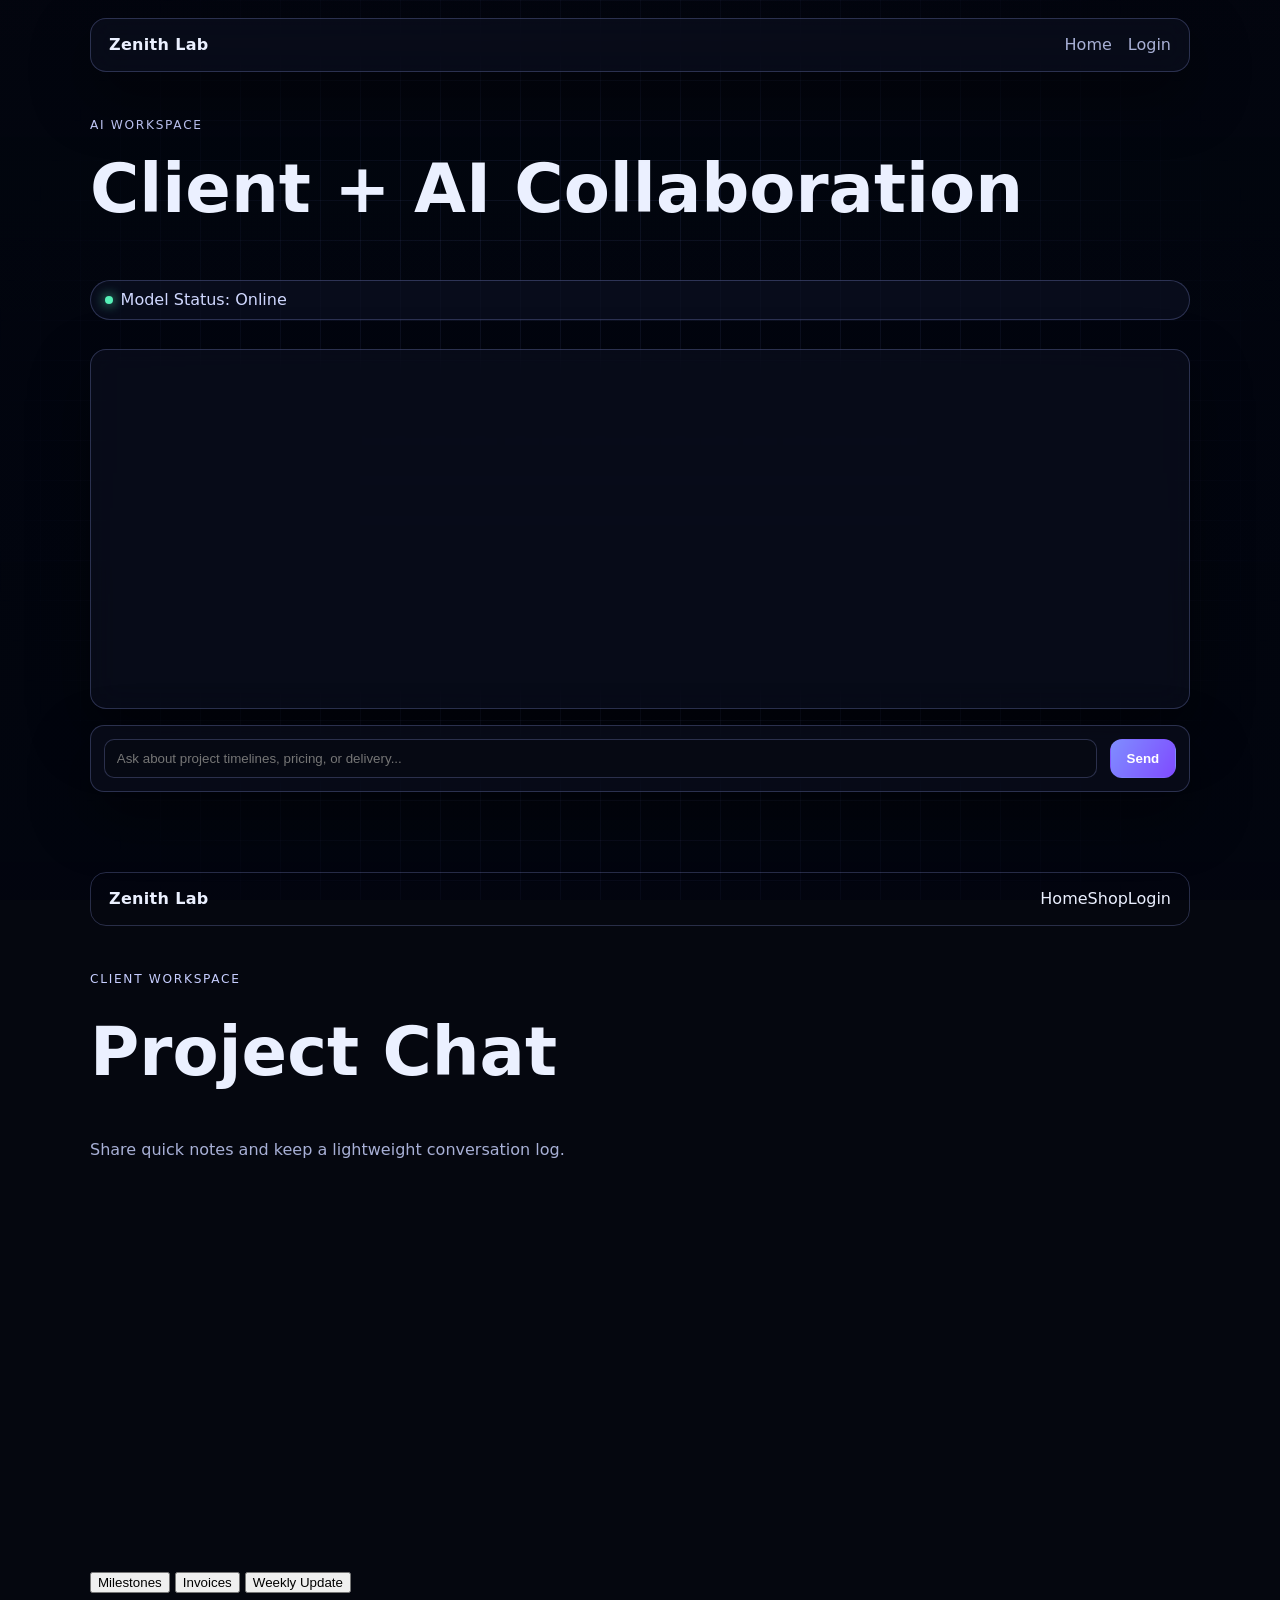
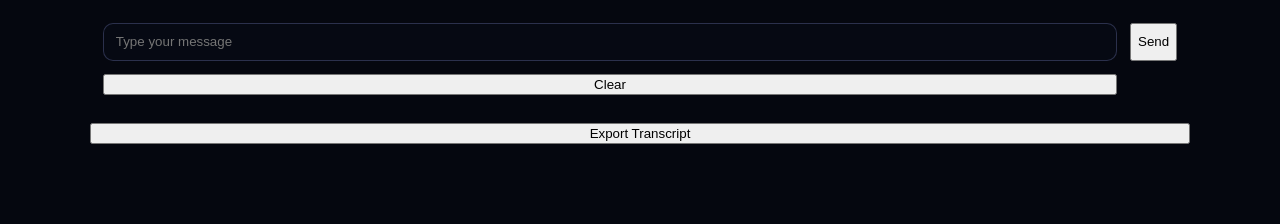
==== commit d7e0a872: "Merge branch 'main' into codex/design-zenith-lab-portfolio-vceru1" ====
--- a/chat.html
+++ b/chat.html
@@ -28,3 +28,30 @@
     <script src="chat.js"></script>
   </body>
 </html>
+
+    <title>Zenith Lab | Chat</title>
+    <link rel="stylesheet" href="styles.css" />
+  </head>
+  <body>
+    <header class="site-header"><a class="brand" href="index.html">Zenith Lab</a><nav><a href="index.html">Home</a><a href="shop.html">Shop</a><a href="login.html">Login</a></nav></header>
+    <main class="page-shell">
+      <p class="eyebrow">Client Workspace</p>
+      <h1>Project Chat</h1>
+      <p class="hero-subtext">Share quick notes and keep a lightweight conversation log.</p>
+      <section class="chat-log" id="chat-log"></section>
+      <div class="quick-prompts" id="quick-prompts">
+        <button type="button" data-prompt="Can we review milestones?">Milestones</button>
+        <button type="button" data-prompt="Please share latest invoice status.">Invoices</button>
+        <button type="button" data-prompt="Need a progress summary for this week.">Weekly Update</button>
+      </div>
+      <div class="chat-controls">
+        <input id="chat-input" type="text" placeholder="Type your message" />
+        <button id="send-btn" type="button">Send</button>
+        <button id="clear-btn" type="button">Clear</button>
+      </div>
+      <button id="export-btn" class="mini-button" type="button">Export Transcript</button>
+    </main>
+    <script src="chat.js"></script>
+  </body>
+</html>
+
--- a/styles.css
+++ b/styles.css
@@ -1,3 +1,4 @@
+
 :root {
   --bg: #05070f;
   --bg-2: #0d1328;
@@ -11,6 +12,7 @@
 }
 
 * { box-sizing: border-box; }
+[hidden] { display: none !important; }
 body {
   margin: 0;
   font-family: Inter, system-ui, sans-serif;
@@ -27,9 +29,9 @@
 .particles { position: fixed; inset: 0; pointer-events: none; z-index: -3; }
 .bg-gradient {
   background:
-    radial-gradient(circle at 12% 20%, rgba(127, 141, 255, 0.26), transparent 30%),
-    radial-gradient(circle at 85% 15%, rgba(127, 75, 255, 0.2), transparent 35%),
-    linear-gradient(150deg, #05070f 20%, #0c1430 56%, #070812 100%);
+    linear-gradient(rgba(4, 7, 16, 0.58), rgba(4, 7, 16, 0.72)),
+    url('https://images.unsplash.com/photo-1534088568595-a066f410bcda?auto=format&fit=crop&w=1900&q=80') center/cover no-repeat fixed;
+  filter: saturate(1.05) contrast(1.02);
 }
 .bg-grid {
   z-index: -2;
@@ -71,7 +73,7 @@
   z-index: 10;
 }
 .brand { font-weight: 800; letter-spacing: .02em; }
-.main-nav { display: flex; gap: 1rem; }
+.main-nav { display: flex; gap: 1rem; flex-wrap: wrap; }
 .main-nav a { color: var(--muted); transition: color .3s; }
 .main-nav a:hover { color: var(--text); }
 
@@ -84,7 +86,7 @@
 
 main { width: min(1100px, calc(100% - 2rem)); margin: 0 auto 5rem; }
 .section { margin: 5rem 0; }
-.hero { padding: 5.5rem 1rem 2rem; max-width: 760px; }
+.hero { padding: 5.5rem 1rem 2rem; max-width: 860px; }
 h1 { font-size: clamp(2rem, 6vw, 4.2rem); line-height: 1.1; margin: 0 0 1rem; }
 h2 { font-size: clamp(1.5rem, 3vw, 2.4rem); margin: 0; }
 .eyebrow { text-transform: uppercase; letter-spacing: .14em; color: #c7ceff; font-size: .76rem; }
@@ -106,7 +108,7 @@
 
 .section-heading { margin-bottom: 1.3rem; display: grid; gap: .4rem; }
 .feature-grid { display: grid; grid-template-columns: repeat(auto-fit, minmax(220px, 1fr)); gap: 1rem; }
-.card, .panel, .ai-preview, .cta-box { border-radius: 18px; padding: 1.1rem; }
+.card, .panel, .cta-box { border-radius: 18px; padding: 1.1rem; }
 .card h3 { margin-top: .2rem; }
 .card:hover { border-color: rgba(178, 189, 255, .38); transform: translateY(-3px); transition: .3s; }
 
@@ -211,4 +213,183 @@
   .main-nav { display: none; }
   .teach-grid { grid-template-columns: 1fr; }
   .shop-controls, .chat-controls { grid-template-columns: 1fr; }
-}
+
+
+:root {
+  --bg: #0f172a;
+  --sky-top: #29559a;
+  --sky-bottom: #0f172a;
+  --text: #f8fafc;
+  --muted: #d2deef;
+  --border: rgba(255, 255, 255, 0.18);
+  --card: rgba(15, 23, 42, 0.72);
+  --shadow: 0 14px 28px rgba(9, 15, 30, 0.3);
+}
+
+* { box-sizing: border-box; }
+html, body { margin: 0; min-height: 100%; scroll-behavior: smooth; }
+
+body {
+  color: var(--text);
+  font-family: Inter, system-ui, sans-serif;
+  line-height: 1.5;
+  background:
+    radial-gradient(ellipse at 20% 18%, rgba(255,255,255,0.25) 0 10%, transparent 30%),
+    radial-gradient(ellipse at 64% 12%, rgba(255,255,255,0.2) 0 11%, transparent 32%),
+    radial-gradient(ellipse at 82% 25%, rgba(255,255,255,0.18) 0 8%, transparent 30%),
+    linear-gradient(180deg, var(--sky-top), var(--sky-bottom));
+  background-attachment: fixed;
+}
+
+.scroll-progress { position: fixed; top: 0; left: 0; z-index: 999; width: 0; height: 3px; background: linear-gradient(90deg,#fff,#93c5fd); }
+.site-header {
+  position: sticky; top: 0; z-index: 100; display: flex; justify-content: space-between; align-items: center;
+  padding: 1rem clamp(1rem,3vw,3.4rem); backdrop-filter: blur(10px); background: rgba(15,23,42,0.72); border-bottom: 1px solid var(--border);
+}
+.brand, h1, h2, h3 { font-family: "Space Grotesk", Inter, sans-serif; }
+.brand { color: var(--text); text-decoration: none; font-weight: 700; letter-spacing: .06em; }
+nav { display: flex; gap: 1rem; flex-wrap: wrap; align-items: center; }
+nav a { color: var(--muted); text-decoration: none; font-size: .9rem; }
+nav a:hover { color: #fff; }
+
+.session-badge {
+  border: 1px solid var(--border);
+  border-radius: 999px;
+  padding: 0.2rem 0.7rem;
+  color: #bfdbfe;
+  font-size: 0.75rem;
+}
+
+main { padding: 2rem clamp(1rem,3vw,4rem) 4rem; }
+.hero { padding: clamp(4rem,12vh,8rem) 0 2rem; max-width: 980px; }
+.eyebrow { margin: 0; font-size: .76rem; letter-spacing: .16em; text-transform: uppercase; color: #bfdbfe; }
+h1 { margin: .8rem 0; font-size: clamp(2.2rem,6vw,4.7rem); line-height: 1.08; max-width: 16ch; }
+.hero-subtext { margin: 0; max-width: 62ch; color: var(--muted); }
+.hero-cta { margin-top: 1.2rem; display: flex; gap: .7rem; flex-wrap: wrap; }
+.button {
+  display: inline-block; border: 1px solid var(--border); border-radius: 999px; text-decoration: none; color: #fff;
+  padding: .5rem 1rem; background: rgba(37,99,235,.32); box-shadow: var(--shadow);
+}
+.button.subtle { background: rgba(15,23,42,.58); }
+
+.stats-grid {
+  margin-top: 1.3rem;
+  display: grid;
+  gap: 0.8rem;
+  grid-template-columns: repeat(auto-fit, minmax(160px, 1fr));
+}
+.stats-grid article {
+  border: 1px solid var(--border);
+  border-radius: 12px;
+  padding: 0.8rem;
+  background: rgba(15, 23, 42, 0.5);
+}
+.stats-grid strong { display: block; font-size: 1.35rem; }
+.stats-grid span { color: var(--muted); font-size: 0.9rem; }
+
+.section { margin-top: clamp(2.8rem,7vh,5rem); }
+.section-heading { margin-bottom: 1rem; }
+.section-heading h2 { margin: .35rem 0 0; font-size: clamp(1.7rem,3.5vw,2.5rem); }
+.case-grid,.stack-grid,.beyond-grid,.utility-grid,.timeline { display: grid; gap: 1rem; }
+.case-grid { grid-template-columns: repeat(auto-fit,minmax(230px,1fr)); }
+.stack-grid,.beyond-grid,.utility-grid { grid-template-columns: repeat(auto-fit,minmax(220px,1fr)); }
+.timeline { grid-template-columns: repeat(auto-fit,minmax(200px,1fr)); }
+.case-card,.panel,.stack-grid article {
+  border: 1px solid var(--border); border-radius: 14px; background: var(--card); box-shadow: var(--shadow);
+}
+.case-thumb { min-height: 130px; border-bottom: 1px solid var(--border); background: linear-gradient(125deg,rgba(147,197,253,.35),rgba(15,23,42,.45)); }
+.case-body,.panel,.stack-grid article { padding: 1rem; }
+.case-body h3,.panel h3,.stack-grid h3 { margin: 0; }
+.case-body p,.panel p,.stack-grid li,.panel li { color: var(--muted); }
+ul { margin: .6rem 0 0; padding-left: 1.1rem; }
+.mini-clips { margin-top: .8rem; display: flex; gap: .55rem; flex-wrap: wrap; }
+.mini-clips span { border: 1px solid var(--border); border-radius: 999px; padding: .3rem .6rem; font-size: .78rem; }
+
+.footer {
+  margin-top: 3rem; padding: 1.3rem clamp(1rem,3vw,4rem) 2rem; border-top: 1px solid var(--border);
+  display: flex; justify-content: space-between; flex-wrap: wrap; gap: .7rem;
+}
+.footer p { margin: 0; color: var(--muted); }
+.footer-links { display: flex; gap: .9rem; }
+.footer a { color: var(--text); text-decoration: none; }
+.footer a:hover { text-decoration: underline; }
+
+.page-shell { max-width: 1000px; margin: 2.5rem auto; padding: 0 clamp(1rem,3vw,2rem); }
+.page-shell.narrow { max-width: 680px; }
+.table-shell { width: 100%; border-collapse: collapse; margin-top: 1rem; border: 1px solid var(--border); background: var(--card); }
+.table-shell th,.table-shell td { border-bottom: 1px solid var(--border); padding: .75rem; text-align: left; }
+.chat-log { min-height: 220px; border: 1px solid var(--border); border-radius: 12px; padding: .8rem; background: var(--card); }
+.chat-controls { margin-top: .8rem; display: flex; gap: .5rem; }
+.chat-controls input, .shop-controls input, .shop-controls select {
+  flex: 1;
+  padding: .65rem;
+  border-radius: 10px;
+  border: 1px solid var(--border);
+  background: rgba(15,23,42,.7);
+  color: var(--text);
+}
+.chat-controls button {
+  padding: .65rem .9rem;
+  border-radius: 10px;
+  border: 1px solid var(--border);
+  background: rgba(37,99,235,.4);
+  color: var(--text);
+  cursor: pointer;
+}
+
+.shop-controls {
+  margin-top: 1rem;
+  display: grid;
+  grid-template-columns: 1fr 180px;
+  gap: .6rem;
+}
+
+.quick-prompts {
+  margin-top: .8rem;
+  display: flex;
+  flex-wrap: wrap;
+  gap: .5rem;
+}
+
+.mini-button {
+  border: 1px solid var(--border);
+  border-radius: 10px;
+  background: rgba(15,23,42,.8);
+  color: #e2e8f0;
+  padding: .45rem .8rem;
+  cursor: pointer;
+}
+
+.form-grid { display: grid; gap: .75rem; margin-top: 1rem; }
+.form-grid label { color: var(--muted); font-size: .9rem; }
+.inline-check {
+  display: flex;
+  align-items: center;
+  gap: 0.45rem;
+}
+.form-grid input {
+  width: 100%;
+  padding: .7rem;
+  border-radius: 10px;
+  border: 1px solid var(--border);
+  background: rgba(15,23,42,.7);
+  color: var(--text);
+  margin-top: .35rem;
+}
+.status-line {
+  margin-top: .8rem;
+  border: 1px solid var(--border);
+  border-radius: 10px;
+  padding: .7rem;
+  color: var(--muted);
+  background: rgba(15,23,42,.6);
+}
+
+.cart-panel { margin-top: 1rem; }
+.session-panel { margin-top: 1rem; }
+
+@media (max-width: 700px) {
+  nav { display:none; }
+  .shop-controls { grid-template-columns: 1fr; }
+
+}
--- a/styles.css
+++ b/styles.css
@@ -1,3 +1,4 @@
+
 :root {
   --bg: #05070f;
   --bg-2: #0d1328;
@@ -11,6 +12,7 @@
 }
 
 * { box-sizing: border-box; }
+[hidden] { display: none !important; }
 body {
   margin: 0;
   font-family: Inter, system-ui, sans-serif;
@@ -27,9 +29,9 @@
 .particles { position: fixed; inset: 0; pointer-events: none; z-index: -3; }
 .bg-gradient {
   background:
-    radial-gradient(circle at 12% 20%, rgba(127, 141, 255, 0.26), transparent 30%),
-    radial-gradient(circle at 85% 15%, rgba(127, 75, 255, 0.2), transparent 35%),
-    linear-gradient(150deg, #05070f 20%, #0c1430 56%, #070812 100%);
+    linear-gradient(rgba(4, 7, 16, 0.58), rgba(4, 7, 16, 0.72)),
+    url('https://images.unsplash.com/photo-1534088568595-a066f410bcda?auto=format&fit=crop&w=1900&q=80') center/cover no-repeat fixed;
+  filter: saturate(1.05) contrast(1.02);
 }
 .bg-grid {
   z-index: -2;
@@ -71,7 +73,7 @@
   z-index: 10;
 }
 .brand { font-weight: 800; letter-spacing: .02em; }
-.main-nav { display: flex; gap: 1rem; }
+.main-nav { display: flex; gap: 1rem; flex-wrap: wrap; }
 .main-nav a { color: var(--muted); transition: color .3s; }
 .main-nav a:hover { color: var(--text); }
 
@@ -84,7 +86,7 @@
 
 main { width: min(1100px, calc(100% - 2rem)); margin: 0 auto 5rem; }
 .section { margin: 5rem 0; }
-.hero { padding: 5.5rem 1rem 2rem; max-width: 760px; }
+.hero { padding: 5.5rem 1rem 2rem; max-width: 860px; }
 h1 { font-size: clamp(2rem, 6vw, 4.2rem); line-height: 1.1; margin: 0 0 1rem; }
 h2 { font-size: clamp(1.5rem, 3vw, 2.4rem); margin: 0; }
 .eyebrow { text-transform: uppercase; letter-spacing: .14em; color: #c7ceff; font-size: .76rem; }
@@ -106,7 +108,7 @@
 
 .section-heading { margin-bottom: 1.3rem; display: grid; gap: .4rem; }
 .feature-grid { display: grid; grid-template-columns: repeat(auto-fit, minmax(220px, 1fr)); gap: 1rem; }
-.card, .panel, .ai-preview, .cta-box { border-radius: 18px; padding: 1.1rem; }
+.card, .panel, .cta-box { border-radius: 18px; padding: 1.1rem; }
 .card h3 { margin-top: .2rem; }
 .card:hover { border-color: rgba(178, 189, 255, .38); transform: translateY(-3px); transition: .3s; }
 
@@ -211,4 +213,183 @@
   .main-nav { display: none; }
   .teach-grid { grid-template-columns: 1fr; }
   .shop-controls, .chat-controls { grid-template-columns: 1fr; }
-}
+
+
+:root {
+  --bg: #0f172a;
+  --sky-top: #29559a;
+  --sky-bottom: #0f172a;
+  --text: #f8fafc;
+  --muted: #d2deef;
+  --border: rgba(255, 255, 255, 0.18);
+  --card: rgba(15, 23, 42, 0.72);
+  --shadow: 0 14px 28px rgba(9, 15, 30, 0.3);
+}
+
+* { box-sizing: border-box; }
+html, body { margin: 0; min-height: 100%; scroll-behavior: smooth; }
+
+body {
+  color: var(--text);
+  font-family: Inter, system-ui, sans-serif;
+  line-height: 1.5;
+  background:
+    radial-gradient(ellipse at 20% 18%, rgba(255,255,255,0.25) 0 10%, transparent 30%),
+    radial-gradient(ellipse at 64% 12%, rgba(255,255,255,0.2) 0 11%, transparent 32%),
+    radial-gradient(ellipse at 82% 25%, rgba(255,255,255,0.18) 0 8%, transparent 30%),
+    linear-gradient(180deg, var(--sky-top), var(--sky-bottom));
+  background-attachment: fixed;
+}
+
+.scroll-progress { position: fixed; top: 0; left: 0; z-index: 999; width: 0; height: 3px; background: linear-gradient(90deg,#fff,#93c5fd); }
+.site-header {
+  position: sticky; top: 0; z-index: 100; display: flex; justify-content: space-between; align-items: center;
+  padding: 1rem clamp(1rem,3vw,3.4rem); backdrop-filter: blur(10px); background: rgba(15,23,42,0.72); border-bottom: 1px solid var(--border);
+}
+.brand, h1, h2, h3 { font-family: "Space Grotesk", Inter, sans-serif; }
+.brand { color: var(--text); text-decoration: none; font-weight: 700; letter-spacing: .06em; }
+nav { display: flex; gap: 1rem; flex-wrap: wrap; align-items: center; }
+nav a { color: var(--muted); text-decoration: none; font-size: .9rem; }
+nav a:hover { color: #fff; }
+
+.session-badge {
+  border: 1px solid var(--border);
+  border-radius: 999px;
+  padding: 0.2rem 0.7rem;
+  color: #bfdbfe;
+  font-size: 0.75rem;
+}
+
+main { padding: 2rem clamp(1rem,3vw,4rem) 4rem; }
+.hero { padding: clamp(4rem,12vh,8rem) 0 2rem; max-width: 980px; }
+.eyebrow { margin: 0; font-size: .76rem; letter-spacing: .16em; text-transform: uppercase; color: #bfdbfe; }
+h1 { margin: .8rem 0; font-size: clamp(2.2rem,6vw,4.7rem); line-height: 1.08; max-width: 16ch; }
+.hero-subtext { margin: 0; max-width: 62ch; color: var(--muted); }
+.hero-cta { margin-top: 1.2rem; display: flex; gap: .7rem; flex-wrap: wrap; }
+.button {
+  display: inline-block; border: 1px solid var(--border); border-radius: 999px; text-decoration: none; color: #fff;
+  padding: .5rem 1rem; background: rgba(37,99,235,.32); box-shadow: var(--shadow);
+}
+.button.subtle { background: rgba(15,23,42,.58); }
+
+.stats-grid {
+  margin-top: 1.3rem;
+  display: grid;
+  gap: 0.8rem;
+  grid-template-columns: repeat(auto-fit, minmax(160px, 1fr));
+}
+.stats-grid article {
+  border: 1px solid var(--border);
+  border-radius: 12px;
+  padding: 0.8rem;
+  background: rgba(15, 23, 42, 0.5);
+}
+.stats-grid strong { display: block; font-size: 1.35rem; }
+.stats-grid span { color: var(--muted); font-size: 0.9rem; }
+
+.section { margin-top: clamp(2.8rem,7vh,5rem); }
+.section-heading { margin-bottom: 1rem; }
+.section-heading h2 { margin: .35rem 0 0; font-size: clamp(1.7rem,3.5vw,2.5rem); }
+.case-grid,.stack-grid,.beyond-grid,.utility-grid,.timeline { display: grid; gap: 1rem; }
+.case-grid { grid-template-columns: repeat(auto-fit,minmax(230px,1fr)); }
+.stack-grid,.beyond-grid,.utility-grid { grid-template-columns: repeat(auto-fit,minmax(220px,1fr)); }
+.timeline { grid-template-columns: repeat(auto-fit,minmax(200px,1fr)); }
+.case-card,.panel,.stack-grid article {
+  border: 1px solid var(--border); border-radius: 14px; background: var(--card); box-shadow: var(--shadow);
+}
+.case-thumb { min-height: 130px; border-bottom: 1px solid var(--border); background: linear-gradient(125deg,rgba(147,197,253,.35),rgba(15,23,42,.45)); }
+.case-body,.panel,.stack-grid article { padding: 1rem; }
+.case-body h3,.panel h3,.stack-grid h3 { margin: 0; }
+.case-body p,.panel p,.stack-grid li,.panel li { color: var(--muted); }
+ul { margin: .6rem 0 0; padding-left: 1.1rem; }
+.mini-clips { margin-top: .8rem; display: flex; gap: .55rem; flex-wrap: wrap; }
+.mini-clips span { border: 1px solid var(--border); border-radius: 999px; padding: .3rem .6rem; font-size: .78rem; }
+
+.footer {
+  margin-top: 3rem; padding: 1.3rem clamp(1rem,3vw,4rem) 2rem; border-top: 1px solid var(--border);
+  display: flex; justify-content: space-between; flex-wrap: wrap; gap: .7rem;
+}
+.footer p { margin: 0; color: var(--muted); }
+.footer-links { display: flex; gap: .9rem; }
+.footer a { color: var(--text); text-decoration: none; }
+.footer a:hover { text-decoration: underline; }
+
+.page-shell { max-width: 1000px; margin: 2.5rem auto; padding: 0 clamp(1rem,3vw,2rem); }
+.page-shell.narrow { max-width: 680px; }
+.table-shell { width: 100%; border-collapse: collapse; margin-top: 1rem; border: 1px solid var(--border); background: var(--card); }
+.table-shell th,.table-shell td { border-bottom: 1px solid var(--border); padding: .75rem; text-align: left; }
+.chat-log { min-height: 220px; border: 1px solid var(--border); border-radius: 12px; padding: .8rem; background: var(--card); }
+.chat-controls { margin-top: .8rem; display: flex; gap: .5rem; }
+.chat-controls input, .shop-controls input, .shop-controls select {
+  flex: 1;
+  padding: .65rem;
+  border-radius: 10px;
+  border: 1px solid var(--border);
+  background: rgba(15,23,42,.7);
+  color: var(--text);
+}
+.chat-controls button {
+  padding: .65rem .9rem;
+  border-radius: 10px;
+  border: 1px solid var(--border);
+  background: rgba(37,99,235,.4);
+  color: var(--text);
+  cursor: pointer;
+}
+
+.shop-controls {
+  margin-top: 1rem;
+  display: grid;
+  grid-template-columns: 1fr 180px;
+  gap: .6rem;
+}
+
+.quick-prompts {
+  margin-top: .8rem;
+  display: flex;
+  flex-wrap: wrap;
+  gap: .5rem;
+}
+
+.mini-button {
+  border: 1px solid var(--border);
+  border-radius: 10px;
+  background: rgba(15,23,42,.8);
+  color: #e2e8f0;
+  padding: .45rem .8rem;
+  cursor: pointer;
+}
+
+.form-grid { display: grid; gap: .75rem; margin-top: 1rem; }
+.form-grid label { color: var(--muted); font-size: .9rem; }
+.inline-check {
+  display: flex;
+  align-items: center;
+  gap: 0.45rem;
+}
+.form-grid input {
+  width: 100%;
+  padding: .7rem;
+  border-radius: 10px;
+  border: 1px solid var(--border);
+  background: rgba(15,23,42,.7);
+  color: var(--text);
+  margin-top: .35rem;
+}
+.status-line {
+  margin-top: .8rem;
+  border: 1px solid var(--border);
+  border-radius: 10px;
+  padding: .7rem;
+  color: var(--muted);
+  background: rgba(15,23,42,.6);
+}
+
+.cart-panel { margin-top: 1rem; }
+.session-panel { margin-top: 1rem; }
+
+@media (max-width: 700px) {
+  nav { display:none; }
+  .shop-controls { grid-template-columns: 1fr; }
+
+}
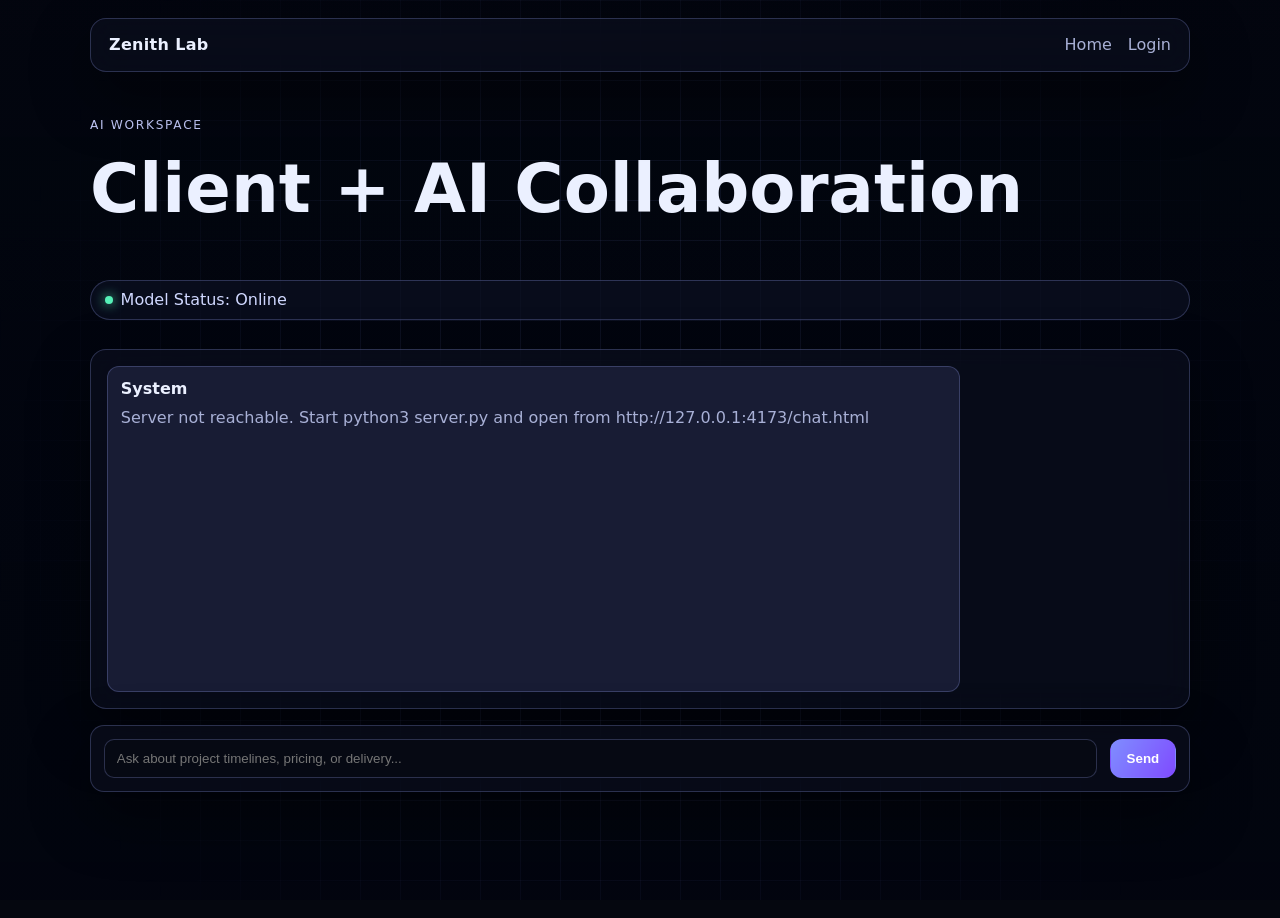
==== commit 10d21abf: "Fix owner menu visibility and add owner nav shortcut" ====
--- a/chat.html
+++ b/chat.html
@@ -28,30 +28,3 @@
     <script src="chat.js"></script>
   </body>
 </html>
-
-    <title>Zenith Lab | Chat</title>
-    <link rel="stylesheet" href="styles.css" />
-  </head>
-  <body>
-    <header class="site-header"><a class="brand" href="index.html">Zenith Lab</a><nav><a href="index.html">Home</a><a href="shop.html">Shop</a><a href="login.html">Login</a></nav></header>
-    <main class="page-shell">
-      <p class="eyebrow">Client Workspace</p>
-      <h1>Project Chat</h1>
-      <p class="hero-subtext">Share quick notes and keep a lightweight conversation log.</p>
-      <section class="chat-log" id="chat-log"></section>
-      <div class="quick-prompts" id="quick-prompts">
-        <button type="button" data-prompt="Can we review milestones?">Milestones</button>
-        <button type="button" data-prompt="Please share latest invoice status.">Invoices</button>
-        <button type="button" data-prompt="Need a progress summary for this week.">Weekly Update</button>
-      </div>
-      <div class="chat-controls">
-        <input id="chat-input" type="text" placeholder="Type your message" />
-        <button id="send-btn" type="button">Send</button>
-        <button id="clear-btn" type="button">Clear</button>
-      </div>
-      <button id="export-btn" class="mini-button" type="button">Export Transcript</button>
-    </main>
-    <script src="chat.js"></script>
-  </body>
-</html>
-
--- a/styles.css
+++ b/styles.css
@@ -1,4 +1,3 @@
-
 :root {
   --bg: #05070f;
   --bg-2: #0d1328;
@@ -213,183 +212,4 @@
   .main-nav { display: none; }
   .teach-grid { grid-template-columns: 1fr; }
   .shop-controls, .chat-controls { grid-template-columns: 1fr; }
-
-
-:root {
-  --bg: #0f172a;
-  --sky-top: #29559a;
-  --sky-bottom: #0f172a;
-  --text: #f8fafc;
-  --muted: #d2deef;
-  --border: rgba(255, 255, 255, 0.18);
-  --card: rgba(15, 23, 42, 0.72);
-  --shadow: 0 14px 28px rgba(9, 15, 30, 0.3);
-}
-
-* { box-sizing: border-box; }
-html, body { margin: 0; min-height: 100%; scroll-behavior: smooth; }
-
-body {
-  color: var(--text);
-  font-family: Inter, system-ui, sans-serif;
-  line-height: 1.5;
-  background:
-    radial-gradient(ellipse at 20% 18%, rgba(255,255,255,0.25) 0 10%, transparent 30%),
-    radial-gradient(ellipse at 64% 12%, rgba(255,255,255,0.2) 0 11%, transparent 32%),
-    radial-gradient(ellipse at 82% 25%, rgba(255,255,255,0.18) 0 8%, transparent 30%),
-    linear-gradient(180deg, var(--sky-top), var(--sky-bottom));
-  background-attachment: fixed;
-}
-
-.scroll-progress { position: fixed; top: 0; left: 0; z-index: 999; width: 0; height: 3px; background: linear-gradient(90deg,#fff,#93c5fd); }
-.site-header {
-  position: sticky; top: 0; z-index: 100; display: flex; justify-content: space-between; align-items: center;
-  padding: 1rem clamp(1rem,3vw,3.4rem); backdrop-filter: blur(10px); background: rgba(15,23,42,0.72); border-bottom: 1px solid var(--border);
-}
-.brand, h1, h2, h3 { font-family: "Space Grotesk", Inter, sans-serif; }
-.brand { color: var(--text); text-decoration: none; font-weight: 700; letter-spacing: .06em; }
-nav { display: flex; gap: 1rem; flex-wrap: wrap; align-items: center; }
-nav a { color: var(--muted); text-decoration: none; font-size: .9rem; }
-nav a:hover { color: #fff; }
-
-.session-badge {
-  border: 1px solid var(--border);
-  border-radius: 999px;
-  padding: 0.2rem 0.7rem;
-  color: #bfdbfe;
-  font-size: 0.75rem;
-}
-
-main { padding: 2rem clamp(1rem,3vw,4rem) 4rem; }
-.hero { padding: clamp(4rem,12vh,8rem) 0 2rem; max-width: 980px; }
-.eyebrow { margin: 0; font-size: .76rem; letter-spacing: .16em; text-transform: uppercase; color: #bfdbfe; }
-h1 { margin: .8rem 0; font-size: clamp(2.2rem,6vw,4.7rem); line-height: 1.08; max-width: 16ch; }
-.hero-subtext { margin: 0; max-width: 62ch; color: var(--muted); }
-.hero-cta { margin-top: 1.2rem; display: flex; gap: .7rem; flex-wrap: wrap; }
-.button {
-  display: inline-block; border: 1px solid var(--border); border-radius: 999px; text-decoration: none; color: #fff;
-  padding: .5rem 1rem; background: rgba(37,99,235,.32); box-shadow: var(--shadow);
-}
-.button.subtle { background: rgba(15,23,42,.58); }
-
-.stats-grid {
-  margin-top: 1.3rem;
-  display: grid;
-  gap: 0.8rem;
-  grid-template-columns: repeat(auto-fit, minmax(160px, 1fr));
-}
-.stats-grid article {
-  border: 1px solid var(--border);
-  border-radius: 12px;
-  padding: 0.8rem;
-  background: rgba(15, 23, 42, 0.5);
-}
-.stats-grid strong { display: block; font-size: 1.35rem; }
-.stats-grid span { color: var(--muted); font-size: 0.9rem; }
-
-.section { margin-top: clamp(2.8rem,7vh,5rem); }
-.section-heading { margin-bottom: 1rem; }
-.section-heading h2 { margin: .35rem 0 0; font-size: clamp(1.7rem,3.5vw,2.5rem); }
-.case-grid,.stack-grid,.beyond-grid,.utility-grid,.timeline { display: grid; gap: 1rem; }
-.case-grid { grid-template-columns: repeat(auto-fit,minmax(230px,1fr)); }
-.stack-grid,.beyond-grid,.utility-grid { grid-template-columns: repeat(auto-fit,minmax(220px,1fr)); }
-.timeline { grid-template-columns: repeat(auto-fit,minmax(200px,1fr)); }
-.case-card,.panel,.stack-grid article {
-  border: 1px solid var(--border); border-radius: 14px; background: var(--card); box-shadow: var(--shadow);
-}
-.case-thumb { min-height: 130px; border-bottom: 1px solid var(--border); background: linear-gradient(125deg,rgba(147,197,253,.35),rgba(15,23,42,.45)); }
-.case-body,.panel,.stack-grid article { padding: 1rem; }
-.case-body h3,.panel h3,.stack-grid h3 { margin: 0; }
-.case-body p,.panel p,.stack-grid li,.panel li { color: var(--muted); }
-ul { margin: .6rem 0 0; padding-left: 1.1rem; }
-.mini-clips { margin-top: .8rem; display: flex; gap: .55rem; flex-wrap: wrap; }
-.mini-clips span { border: 1px solid var(--border); border-radius: 999px; padding: .3rem .6rem; font-size: .78rem; }
-
-.footer {
-  margin-top: 3rem; padding: 1.3rem clamp(1rem,3vw,4rem) 2rem; border-top: 1px solid var(--border);
-  display: flex; justify-content: space-between; flex-wrap: wrap; gap: .7rem;
-}
-.footer p { margin: 0; color: var(--muted); }
-.footer-links { display: flex; gap: .9rem; }
-.footer a { color: var(--text); text-decoration: none; }
-.footer a:hover { text-decoration: underline; }
-
-.page-shell { max-width: 1000px; margin: 2.5rem auto; padding: 0 clamp(1rem,3vw,2rem); }
-.page-shell.narrow { max-width: 680px; }
-.table-shell { width: 100%; border-collapse: collapse; margin-top: 1rem; border: 1px solid var(--border); background: var(--card); }
-.table-shell th,.table-shell td { border-bottom: 1px solid var(--border); padding: .75rem; text-align: left; }
-.chat-log { min-height: 220px; border: 1px solid var(--border); border-radius: 12px; padding: .8rem; background: var(--card); }
-.chat-controls { margin-top: .8rem; display: flex; gap: .5rem; }
-.chat-controls input, .shop-controls input, .shop-controls select {
-  flex: 1;
-  padding: .65rem;
-  border-radius: 10px;
-  border: 1px solid var(--border);
-  background: rgba(15,23,42,.7);
-  color: var(--text);
-}
-.chat-controls button {
-  padding: .65rem .9rem;
-  border-radius: 10px;
-  border: 1px solid var(--border);
-  background: rgba(37,99,235,.4);
-  color: var(--text);
-  cursor: pointer;
-}
-
-.shop-controls {
-  margin-top: 1rem;
-  display: grid;
-  grid-template-columns: 1fr 180px;
-  gap: .6rem;
-}
-
-.quick-prompts {
-  margin-top: .8rem;
-  display: flex;
-  flex-wrap: wrap;
-  gap: .5rem;
-}
-
-.mini-button {
-  border: 1px solid var(--border);
-  border-radius: 10px;
-  background: rgba(15,23,42,.8);
-  color: #e2e8f0;
-  padding: .45rem .8rem;
-  cursor: pointer;
-}
-
-.form-grid { display: grid; gap: .75rem; margin-top: 1rem; }
-.form-grid label { color: var(--muted); font-size: .9rem; }
-.inline-check {
-  display: flex;
-  align-items: center;
-  gap: 0.45rem;
-}
-.form-grid input {
-  width: 100%;
-  padding: .7rem;
-  border-radius: 10px;
-  border: 1px solid var(--border);
-  background: rgba(15,23,42,.7);
-  color: var(--text);
-  margin-top: .35rem;
-}
-.status-line {
-  margin-top: .8rem;
-  border: 1px solid var(--border);
-  border-radius: 10px;
-  padding: .7rem;
-  color: var(--muted);
-  background: rgba(15,23,42,.6);
-}
-
-.cart-panel { margin-top: 1rem; }
-.session-panel { margin-top: 1rem; }
-
-@media (max-width: 700px) {
-  nav { display:none; }
-  .shop-controls { grid-template-columns: 1fr; }
-
-}
+}
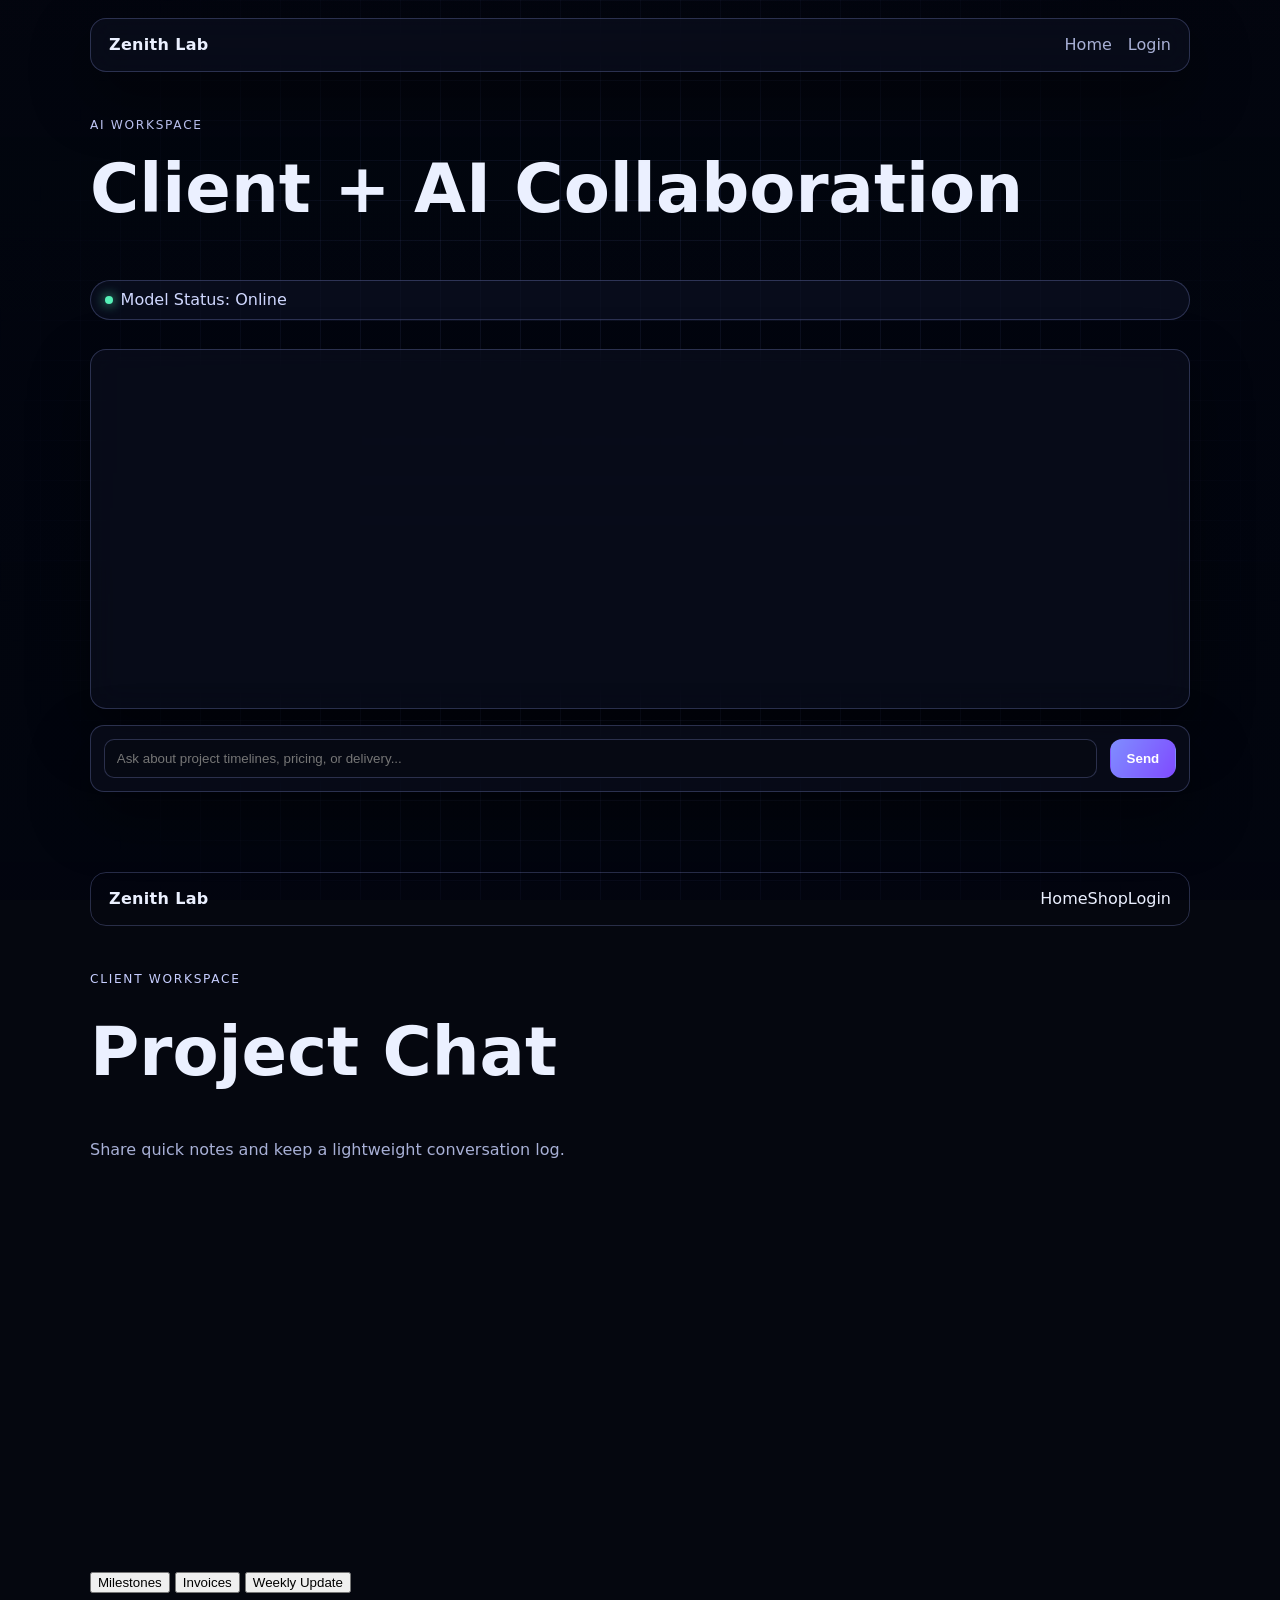
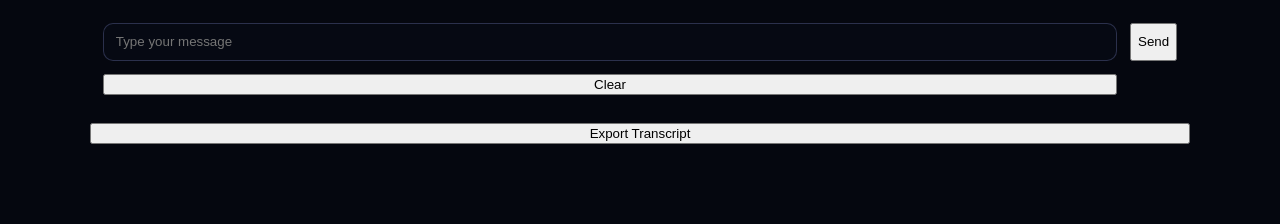
==== commit 276929f0: "Merge branch 'main' into codex/design-zenith-lab-portfolio" ====
--- a/chat.html
+++ b/chat.html
@@ -28,3 +28,30 @@
     <script src="chat.js"></script>
   </body>
 </html>
+
+    <title>Zenith Lab | Chat</title>
+    <link rel="stylesheet" href="styles.css" />
+  </head>
+  <body>
+    <header class="site-header"><a class="brand" href="index.html">Zenith Lab</a><nav><a href="index.html">Home</a><a href="shop.html">Shop</a><a href="login.html">Login</a></nav></header>
+    <main class="page-shell">
+      <p class="eyebrow">Client Workspace</p>
+      <h1>Project Chat</h1>
+      <p class="hero-subtext">Share quick notes and keep a lightweight conversation log.</p>
+      <section class="chat-log" id="chat-log"></section>
+      <div class="quick-prompts" id="quick-prompts">
+        <button type="button" data-prompt="Can we review milestones?">Milestones</button>
+        <button type="button" data-prompt="Please share latest invoice status.">Invoices</button>
+        <button type="button" data-prompt="Need a progress summary for this week.">Weekly Update</button>
+      </div>
+      <div class="chat-controls">
+        <input id="chat-input" type="text" placeholder="Type your message" />
+        <button id="send-btn" type="button">Send</button>
+        <button id="clear-btn" type="button">Clear</button>
+      </div>
+      <button id="export-btn" class="mini-button" type="button">Export Transcript</button>
+    </main>
+    <script src="chat.js"></script>
+  </body>
+</html>
+
--- a/styles.css
+++ b/styles.css
@@ -1,3 +1,4 @@
+
 :root {
   --bg: #05070f;
   --bg-2: #0d1328;
@@ -212,4 +213,183 @@
   .main-nav { display: none; }
   .teach-grid { grid-template-columns: 1fr; }
   .shop-controls, .chat-controls { grid-template-columns: 1fr; }
-}
+
+
+:root {
+  --bg: #0f172a;
+  --sky-top: #29559a;
+  --sky-bottom: #0f172a;
+  --text: #f8fafc;
+  --muted: #d2deef;
+  --border: rgba(255, 255, 255, 0.18);
+  --card: rgba(15, 23, 42, 0.72);
+  --shadow: 0 14px 28px rgba(9, 15, 30, 0.3);
+}
+
+* { box-sizing: border-box; }
+html, body { margin: 0; min-height: 100%; scroll-behavior: smooth; }
+
+body {
+  color: var(--text);
+  font-family: Inter, system-ui, sans-serif;
+  line-height: 1.5;
+  background:
+    radial-gradient(ellipse at 20% 18%, rgba(255,255,255,0.25) 0 10%, transparent 30%),
+    radial-gradient(ellipse at 64% 12%, rgba(255,255,255,0.2) 0 11%, transparent 32%),
+    radial-gradient(ellipse at 82% 25%, rgba(255,255,255,0.18) 0 8%, transparent 30%),
+    linear-gradient(180deg, var(--sky-top), var(--sky-bottom));
+  background-attachment: fixed;
+}
+
+.scroll-progress { position: fixed; top: 0; left: 0; z-index: 999; width: 0; height: 3px; background: linear-gradient(90deg,#fff,#93c5fd); }
+.site-header {
+  position: sticky; top: 0; z-index: 100; display: flex; justify-content: space-between; align-items: center;
+  padding: 1rem clamp(1rem,3vw,3.4rem); backdrop-filter: blur(10px); background: rgba(15,23,42,0.72); border-bottom: 1px solid var(--border);
+}
+.brand, h1, h2, h3 { font-family: "Space Grotesk", Inter, sans-serif; }
+.brand { color: var(--text); text-decoration: none; font-weight: 700; letter-spacing: .06em; }
+nav { display: flex; gap: 1rem; flex-wrap: wrap; align-items: center; }
+nav a { color: var(--muted); text-decoration: none; font-size: .9rem; }
+nav a:hover { color: #fff; }
+
+.session-badge {
+  border: 1px solid var(--border);
+  border-radius: 999px;
+  padding: 0.2rem 0.7rem;
+  color: #bfdbfe;
+  font-size: 0.75rem;
+}
+
+main { padding: 2rem clamp(1rem,3vw,4rem) 4rem; }
+.hero { padding: clamp(4rem,12vh,8rem) 0 2rem; max-width: 980px; }
+.eyebrow { margin: 0; font-size: .76rem; letter-spacing: .16em; text-transform: uppercase; color: #bfdbfe; }
+h1 { margin: .8rem 0; font-size: clamp(2.2rem,6vw,4.7rem); line-height: 1.08; max-width: 16ch; }
+.hero-subtext { margin: 0; max-width: 62ch; color: var(--muted); }
+.hero-cta { margin-top: 1.2rem; display: flex; gap: .7rem; flex-wrap: wrap; }
+.button {
+  display: inline-block; border: 1px solid var(--border); border-radius: 999px; text-decoration: none; color: #fff;
+  padding: .5rem 1rem; background: rgba(37,99,235,.32); box-shadow: var(--shadow);
+}
+.button.subtle { background: rgba(15,23,42,.58); }
+
+.stats-grid {
+  margin-top: 1.3rem;
+  display: grid;
+  gap: 0.8rem;
+  grid-template-columns: repeat(auto-fit, minmax(160px, 1fr));
+}
+.stats-grid article {
+  border: 1px solid var(--border);
+  border-radius: 12px;
+  padding: 0.8rem;
+  background: rgba(15, 23, 42, 0.5);
+}
+.stats-grid strong { display: block; font-size: 1.35rem; }
+.stats-grid span { color: var(--muted); font-size: 0.9rem; }
+
+.section { margin-top: clamp(2.8rem,7vh,5rem); }
+.section-heading { margin-bottom: 1rem; }
+.section-heading h2 { margin: .35rem 0 0; font-size: clamp(1.7rem,3.5vw,2.5rem); }
+.case-grid,.stack-grid,.beyond-grid,.utility-grid,.timeline { display: grid; gap: 1rem; }
+.case-grid { grid-template-columns: repeat(auto-fit,minmax(230px,1fr)); }
+.stack-grid,.beyond-grid,.utility-grid { grid-template-columns: repeat(auto-fit,minmax(220px,1fr)); }
+.timeline { grid-template-columns: repeat(auto-fit,minmax(200px,1fr)); }
+.case-card,.panel,.stack-grid article {
+  border: 1px solid var(--border); border-radius: 14px; background: var(--card); box-shadow: var(--shadow);
+}
+.case-thumb { min-height: 130px; border-bottom: 1px solid var(--border); background: linear-gradient(125deg,rgba(147,197,253,.35),rgba(15,23,42,.45)); }
+.case-body,.panel,.stack-grid article { padding: 1rem; }
+.case-body h3,.panel h3,.stack-grid h3 { margin: 0; }
+.case-body p,.panel p,.stack-grid li,.panel li { color: var(--muted); }
+ul { margin: .6rem 0 0; padding-left: 1.1rem; }
+.mini-clips { margin-top: .8rem; display: flex; gap: .55rem; flex-wrap: wrap; }
+.mini-clips span { border: 1px solid var(--border); border-radius: 999px; padding: .3rem .6rem; font-size: .78rem; }
+
+.footer {
+  margin-top: 3rem; padding: 1.3rem clamp(1rem,3vw,4rem) 2rem; border-top: 1px solid var(--border);
+  display: flex; justify-content: space-between; flex-wrap: wrap; gap: .7rem;
+}
+.footer p { margin: 0; color: var(--muted); }
+.footer-links { display: flex; gap: .9rem; }
+.footer a { color: var(--text); text-decoration: none; }
+.footer a:hover { text-decoration: underline; }
+
+.page-shell { max-width: 1000px; margin: 2.5rem auto; padding: 0 clamp(1rem,3vw,2rem); }
+.page-shell.narrow { max-width: 680px; }
+.table-shell { width: 100%; border-collapse: collapse; margin-top: 1rem; border: 1px solid var(--border); background: var(--card); }
+.table-shell th,.table-shell td { border-bottom: 1px solid var(--border); padding: .75rem; text-align: left; }
+.chat-log { min-height: 220px; border: 1px solid var(--border); border-radius: 12px; padding: .8rem; background: var(--card); }
+.chat-controls { margin-top: .8rem; display: flex; gap: .5rem; }
+.chat-controls input, .shop-controls input, .shop-controls select {
+  flex: 1;
+  padding: .65rem;
+  border-radius: 10px;
+  border: 1px solid var(--border);
+  background: rgba(15,23,42,.7);
+  color: var(--text);
+}
+.chat-controls button {
+  padding: .65rem .9rem;
+  border-radius: 10px;
+  border: 1px solid var(--border);
+  background: rgba(37,99,235,.4);
+  color: var(--text);
+  cursor: pointer;
+}
+
+.shop-controls {
+  margin-top: 1rem;
+  display: grid;
+  grid-template-columns: 1fr 180px;
+  gap: .6rem;
+}
+
+.quick-prompts {
+  margin-top: .8rem;
+  display: flex;
+  flex-wrap: wrap;
+  gap: .5rem;
+}
+
+.mini-button {
+  border: 1px solid var(--border);
+  border-radius: 10px;
+  background: rgba(15,23,42,.8);
+  color: #e2e8f0;
+  padding: .45rem .8rem;
+  cursor: pointer;
+}
+
+.form-grid { display: grid; gap: .75rem; margin-top: 1rem; }
+.form-grid label { color: var(--muted); font-size: .9rem; }
+.inline-check {
+  display: flex;
+  align-items: center;
+  gap: 0.45rem;
+}
+.form-grid input {
+  width: 100%;
+  padding: .7rem;
+  border-radius: 10px;
+  border: 1px solid var(--border);
+  background: rgba(15,23,42,.7);
+  color: var(--text);
+  margin-top: .35rem;
+}
+.status-line {
+  margin-top: .8rem;
+  border: 1px solid var(--border);
+  border-radius: 10px;
+  padding: .7rem;
+  color: var(--muted);
+  background: rgba(15,23,42,.6);
+}
+
+.cart-panel { margin-top: 1rem; }
+.session-panel { margin-top: 1rem; }
+
+@media (max-width: 700px) {
+  nav { display:none; }
+  .shop-controls { grid-template-columns: 1fr; }
+
+}
--- a/styles.css
+++ b/styles.css
@@ -1,3 +1,4 @@
+
 :root {
   --bg: #05070f;
   --bg-2: #0d1328;
@@ -212,4 +213,183 @@
   .main-nav { display: none; }
   .teach-grid { grid-template-columns: 1fr; }
   .shop-controls, .chat-controls { grid-template-columns: 1fr; }
-}
+
+
+:root {
+  --bg: #0f172a;
+  --sky-top: #29559a;
+  --sky-bottom: #0f172a;
+  --text: #f8fafc;
+  --muted: #d2deef;
+  --border: rgba(255, 255, 255, 0.18);
+  --card: rgba(15, 23, 42, 0.72);
+  --shadow: 0 14px 28px rgba(9, 15, 30, 0.3);
+}
+
+* { box-sizing: border-box; }
+html, body { margin: 0; min-height: 100%; scroll-behavior: smooth; }
+
+body {
+  color: var(--text);
+  font-family: Inter, system-ui, sans-serif;
+  line-height: 1.5;
+  background:
+    radial-gradient(ellipse at 20% 18%, rgba(255,255,255,0.25) 0 10%, transparent 30%),
+    radial-gradient(ellipse at 64% 12%, rgba(255,255,255,0.2) 0 11%, transparent 32%),
+    radial-gradient(ellipse at 82% 25%, rgba(255,255,255,0.18) 0 8%, transparent 30%),
+    linear-gradient(180deg, var(--sky-top), var(--sky-bottom));
+  background-attachment: fixed;
+}
+
+.scroll-progress { position: fixed; top: 0; left: 0; z-index: 999; width: 0; height: 3px; background: linear-gradient(90deg,#fff,#93c5fd); }
+.site-header {
+  position: sticky; top: 0; z-index: 100; display: flex; justify-content: space-between; align-items: center;
+  padding: 1rem clamp(1rem,3vw,3.4rem); backdrop-filter: blur(10px); background: rgba(15,23,42,0.72); border-bottom: 1px solid var(--border);
+}
+.brand, h1, h2, h3 { font-family: "Space Grotesk", Inter, sans-serif; }
+.brand { color: var(--text); text-decoration: none; font-weight: 700; letter-spacing: .06em; }
+nav { display: flex; gap: 1rem; flex-wrap: wrap; align-items: center; }
+nav a { color: var(--muted); text-decoration: none; font-size: .9rem; }
+nav a:hover { color: #fff; }
+
+.session-badge {
+  border: 1px solid var(--border);
+  border-radius: 999px;
+  padding: 0.2rem 0.7rem;
+  color: #bfdbfe;
+  font-size: 0.75rem;
+}
+
+main { padding: 2rem clamp(1rem,3vw,4rem) 4rem; }
+.hero { padding: clamp(4rem,12vh,8rem) 0 2rem; max-width: 980px; }
+.eyebrow { margin: 0; font-size: .76rem; letter-spacing: .16em; text-transform: uppercase; color: #bfdbfe; }
+h1 { margin: .8rem 0; font-size: clamp(2.2rem,6vw,4.7rem); line-height: 1.08; max-width: 16ch; }
+.hero-subtext { margin: 0; max-width: 62ch; color: var(--muted); }
+.hero-cta { margin-top: 1.2rem; display: flex; gap: .7rem; flex-wrap: wrap; }
+.button {
+  display: inline-block; border: 1px solid var(--border); border-radius: 999px; text-decoration: none; color: #fff;
+  padding: .5rem 1rem; background: rgba(37,99,235,.32); box-shadow: var(--shadow);
+}
+.button.subtle { background: rgba(15,23,42,.58); }
+
+.stats-grid {
+  margin-top: 1.3rem;
+  display: grid;
+  gap: 0.8rem;
+  grid-template-columns: repeat(auto-fit, minmax(160px, 1fr));
+}
+.stats-grid article {
+  border: 1px solid var(--border);
+  border-radius: 12px;
+  padding: 0.8rem;
+  background: rgba(15, 23, 42, 0.5);
+}
+.stats-grid strong { display: block; font-size: 1.35rem; }
+.stats-grid span { color: var(--muted); font-size: 0.9rem; }
+
+.section { margin-top: clamp(2.8rem,7vh,5rem); }
+.section-heading { margin-bottom: 1rem; }
+.section-heading h2 { margin: .35rem 0 0; font-size: clamp(1.7rem,3.5vw,2.5rem); }
+.case-grid,.stack-grid,.beyond-grid,.utility-grid,.timeline { display: grid; gap: 1rem; }
+.case-grid { grid-template-columns: repeat(auto-fit,minmax(230px,1fr)); }
+.stack-grid,.beyond-grid,.utility-grid { grid-template-columns: repeat(auto-fit,minmax(220px,1fr)); }
+.timeline { grid-template-columns: repeat(auto-fit,minmax(200px,1fr)); }
+.case-card,.panel,.stack-grid article {
+  border: 1px solid var(--border); border-radius: 14px; background: var(--card); box-shadow: var(--shadow);
+}
+.case-thumb { min-height: 130px; border-bottom: 1px solid var(--border); background: linear-gradient(125deg,rgba(147,197,253,.35),rgba(15,23,42,.45)); }
+.case-body,.panel,.stack-grid article { padding: 1rem; }
+.case-body h3,.panel h3,.stack-grid h3 { margin: 0; }
+.case-body p,.panel p,.stack-grid li,.panel li { color: var(--muted); }
+ul { margin: .6rem 0 0; padding-left: 1.1rem; }
+.mini-clips { margin-top: .8rem; display: flex; gap: .55rem; flex-wrap: wrap; }
+.mini-clips span { border: 1px solid var(--border); border-radius: 999px; padding: .3rem .6rem; font-size: .78rem; }
+
+.footer {
+  margin-top: 3rem; padding: 1.3rem clamp(1rem,3vw,4rem) 2rem; border-top: 1px solid var(--border);
+  display: flex; justify-content: space-between; flex-wrap: wrap; gap: .7rem;
+}
+.footer p { margin: 0; color: var(--muted); }
+.footer-links { display: flex; gap: .9rem; }
+.footer a { color: var(--text); text-decoration: none; }
+.footer a:hover { text-decoration: underline; }
+
+.page-shell { max-width: 1000px; margin: 2.5rem auto; padding: 0 clamp(1rem,3vw,2rem); }
+.page-shell.narrow { max-width: 680px; }
+.table-shell { width: 100%; border-collapse: collapse; margin-top: 1rem; border: 1px solid var(--border); background: var(--card); }
+.table-shell th,.table-shell td { border-bottom: 1px solid var(--border); padding: .75rem; text-align: left; }
+.chat-log { min-height: 220px; border: 1px solid var(--border); border-radius: 12px; padding: .8rem; background: var(--card); }
+.chat-controls { margin-top: .8rem; display: flex; gap: .5rem; }
+.chat-controls input, .shop-controls input, .shop-controls select {
+  flex: 1;
+  padding: .65rem;
+  border-radius: 10px;
+  border: 1px solid var(--border);
+  background: rgba(15,23,42,.7);
+  color: var(--text);
+}
+.chat-controls button {
+  padding: .65rem .9rem;
+  border-radius: 10px;
+  border: 1px solid var(--border);
+  background: rgba(37,99,235,.4);
+  color: var(--text);
+  cursor: pointer;
+}
+
+.shop-controls {
+  margin-top: 1rem;
+  display: grid;
+  grid-template-columns: 1fr 180px;
+  gap: .6rem;
+}
+
+.quick-prompts {
+  margin-top: .8rem;
+  display: flex;
+  flex-wrap: wrap;
+  gap: .5rem;
+}
+
+.mini-button {
+  border: 1px solid var(--border);
+  border-radius: 10px;
+  background: rgba(15,23,42,.8);
+  color: #e2e8f0;
+  padding: .45rem .8rem;
+  cursor: pointer;
+}
+
+.form-grid { display: grid; gap: .75rem; margin-top: 1rem; }
+.form-grid label { color: var(--muted); font-size: .9rem; }
+.inline-check {
+  display: flex;
+  align-items: center;
+  gap: 0.45rem;
+}
+.form-grid input {
+  width: 100%;
+  padding: .7rem;
+  border-radius: 10px;
+  border: 1px solid var(--border);
+  background: rgba(15,23,42,.7);
+  color: var(--text);
+  margin-top: .35rem;
+}
+.status-line {
+  margin-top: .8rem;
+  border: 1px solid var(--border);
+  border-radius: 10px;
+  padding: .7rem;
+  color: var(--muted);
+  background: rgba(15,23,42,.6);
+}
+
+.cart-panel { margin-top: 1rem; }
+.session-panel { margin-top: 1rem; }
+
+@media (max-width: 700px) {
+  nav { display:none; }
+  .shop-controls { grid-template-columns: 1fr; }
+
+}
